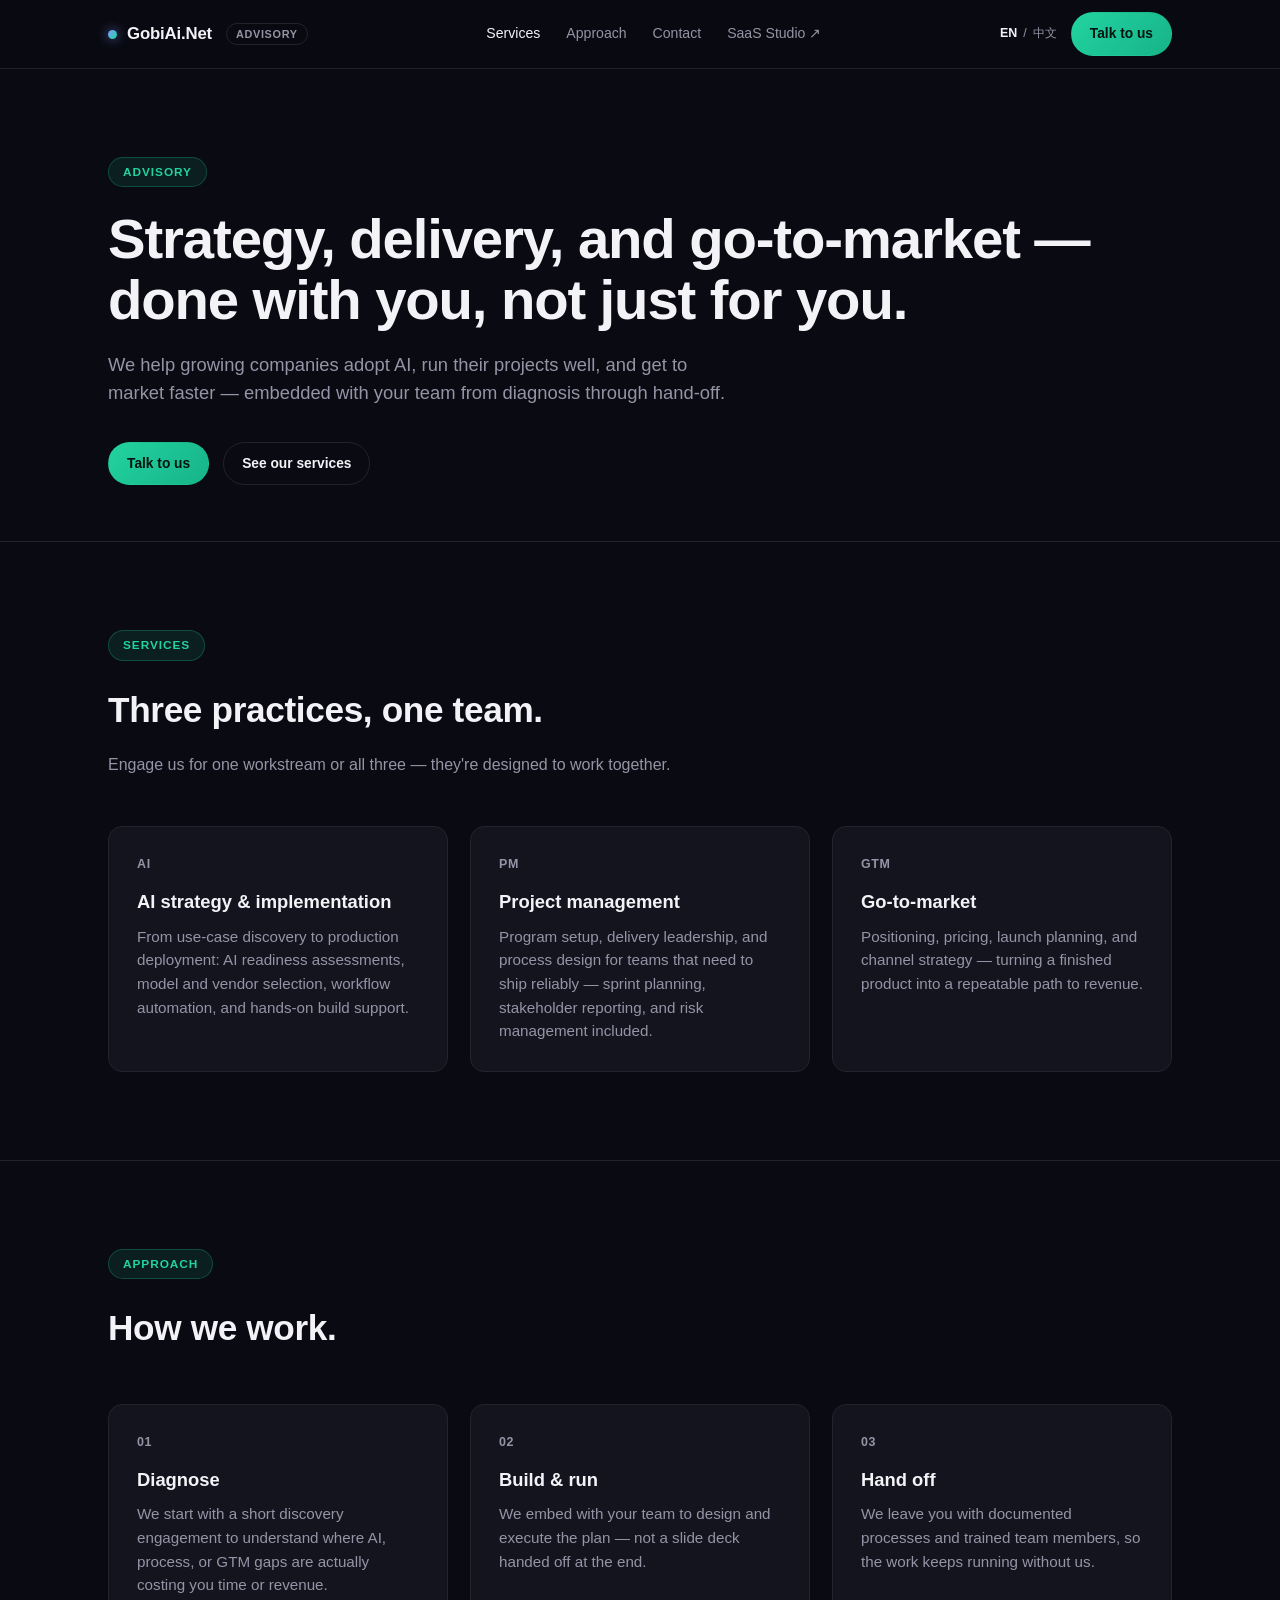
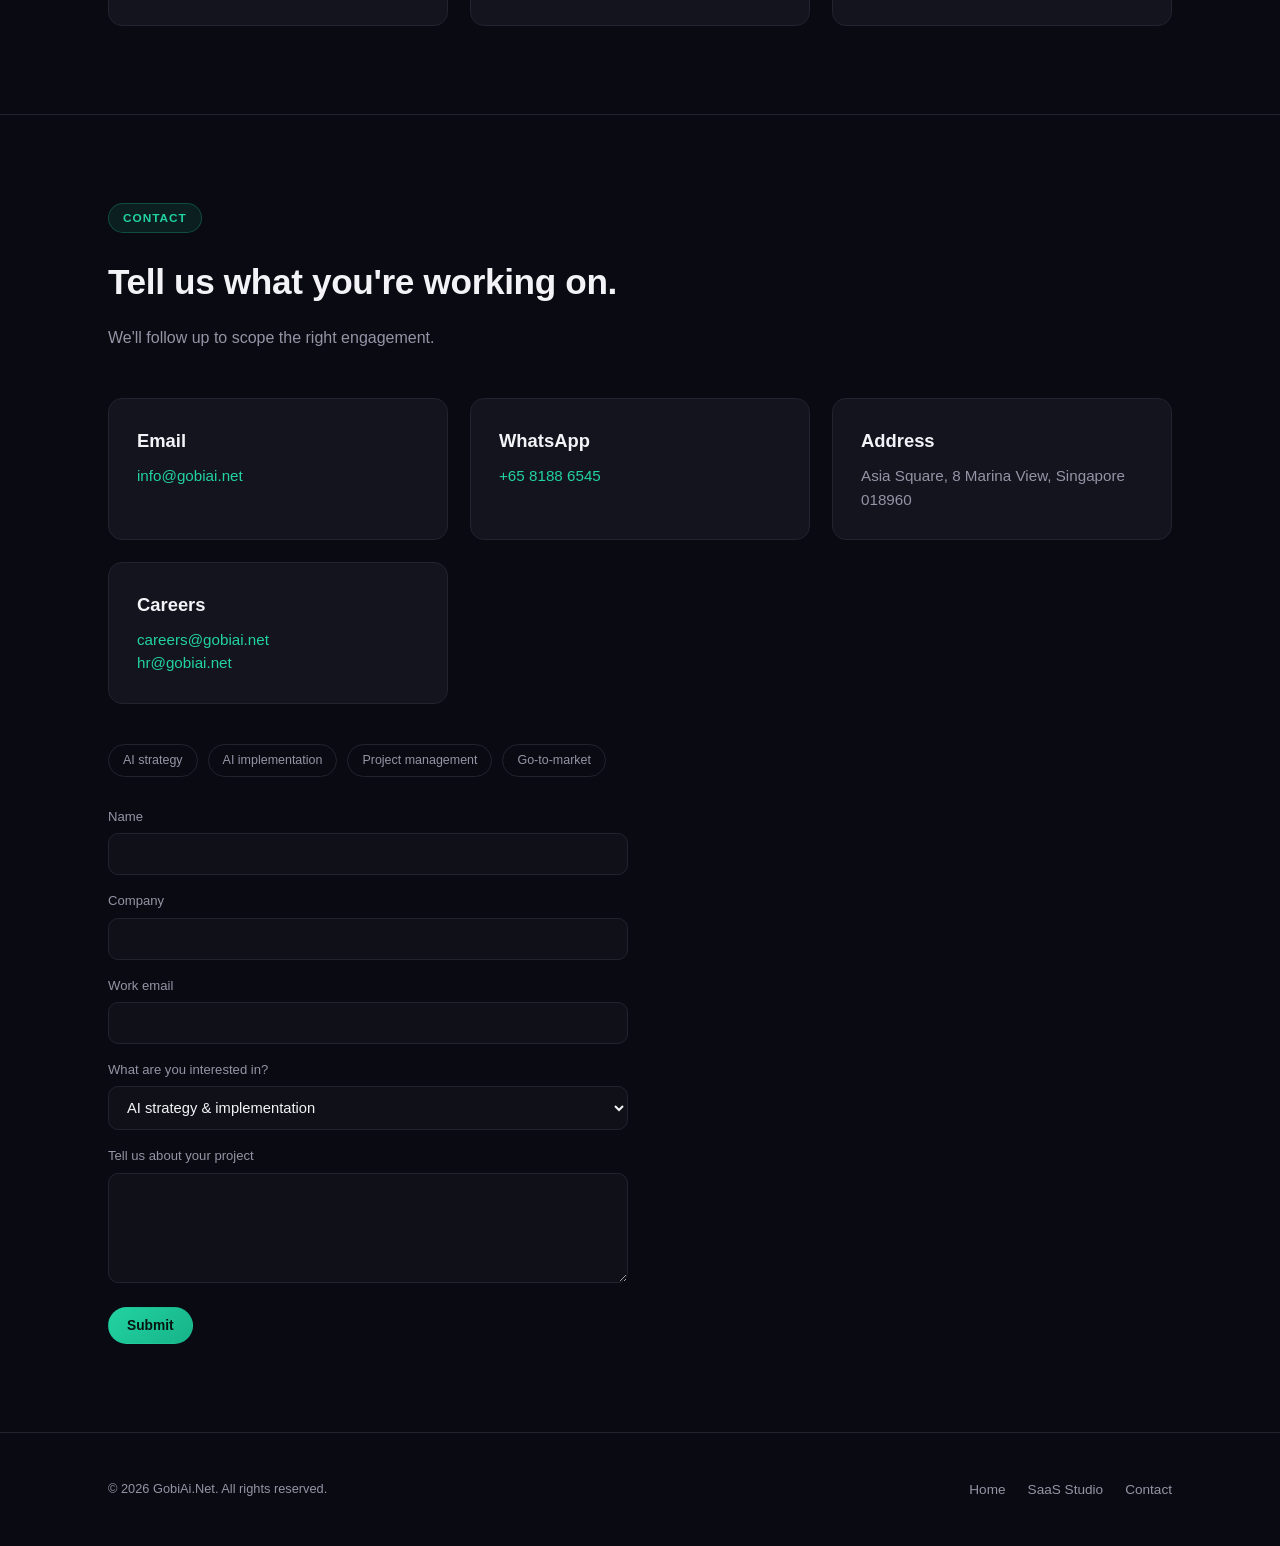
==== advisory/index.html @ e61208b5 "Rename Consulting to Advisory (URL /advisory/, redirect old /consulting/ path)" ====
<!DOCTYPE html>
<html lang="en">
<head>
<meta charset="UTF-8" />
<meta name="viewport" content="width=device-width, initial-scale=1.0" />
<title>GobiAi Advisory — AI, Project Management &amp; GTM</title>
<meta name="description" content="GobiAi Advisory: hands-on advisory for AI strategy and implementation, project management, and go-to-market." />
<meta name="theme-color" content="#0a0a12" />
<link rel="stylesheet" href="/assets/style.css" />
</head>
<body>

<header class="site">
  <div class="wrap">
    <a class="brand" href="/">
      <span class="dot"></span>
      GobiAi.Net
      <span class="sub">Advisory</span>
    </a>
    <nav class="primary">
      <a class="navlink current" href="#services">Services</a>
      <a class="navlink" href="#approach">Approach</a>
      <a class="navlink" href="#contact">Contact</a>
      <a class="navlink" href="/studio/">SaaS Studio ↗</a>
    </nav>
    <div class="nav-actions">
      <div class="lang-toggle"><span class="on">EN</span><span>/</span><span>中文</span></div>
      <a class="btn btn-consulting" href="#contact">Talk to us</a>
    </div>
  </div>
</header>

<section id="hero" style="padding-bottom:56px;">
  <div class="wrap">
    <span class="eyebrow green">Advisory</span>
    <h1>Strategy, delivery, and go-to-market — done with you, not just for you.</h1>
    <p class="lead">We help growing companies adopt AI, run their projects well, and get to market faster — embedded with your team from diagnosis through hand-off.</p>
    <div class="cta-row">
      <a class="btn btn-consulting" href="#contact">Talk to us</a>
      <a class="btn btn-ghost" href="#services">See our services</a>
    </div>
  </div>
</section>

<section id="services">
  <div class="wrap">
    <div class="section-head">
      <span class="eyebrow green">Services</span>
      <h2>Three practices, one team.</h2>
      <p>Engage us for one workstream or all three — they're designed to work together.</p>
    </div>
    <div class="grid grid-3">
      <div class="card">
        <div class="num">AI</div>
        <h3>AI strategy &amp; implementation</h3>
        <p>From use-case discovery to production deployment: AI readiness assessments, model and vendor selection, workflow automation, and hands-on build support.</p>
      </div>
      <div class="card">
        <div class="num">PM</div>
        <h3>Project management</h3>
        <p>Program setup, delivery leadership, and process design for teams that need to ship reliably — sprint planning, stakeholder reporting, and risk management included.</p>
      </div>
      <div class="card">
        <div class="num">GTM</div>
        <h3>Go-to-market</h3>
        <p>Positioning, pricing, launch planning, and channel strategy — turning a finished product into a repeatable path to revenue.</p>
      </div>
    </div>
  </div>
</section>

<section id="approach">
  <div class="wrap">
    <div class="section-head">
      <span class="eyebrow green">Approach</span>
      <h2>How we work.</h2>
    </div>
    <div class="grid grid-3">
      <div class="card">
        <div class="num">01</div>
        <h3>Diagnose</h3>
        <p>We start with a short discovery engagement to understand where AI, process, or GTM gaps are actually costing you time or revenue.</p>
      </div>
      <div class="card">
        <div class="num">02</div>
        <h3>Build &amp; run</h3>
        <p>We embed with your team to design and execute the plan — not a slide deck handed off at the end.</p>
      </div>
      <div class="card">
        <div class="num">03</div>
        <h3>Hand off</h3>
        <p>We leave you with documented processes and trained team members, so the work keeps running without us.</p>
      </div>
    </div>
  </div>
</section>

<section id="contact">
  <div class="wrap">
    <div class="section-head">
      <span class="eyebrow green">Contact</span>
      <h2>Tell us what you're working on.</h2>
      <p>We'll follow up to scope the right engagement.</p>
    </div>

    <div class="grid grid-3" style="margin-bottom:40px;">
      <div class="card">
        <h3>Email</h3>
        <p><a href="mailto:info@gobiai.net" style="color:var(--accent-2);">info@gobiai.net</a></p>
      </div>
      <div class="card">
        <h3>WhatsApp</h3>
        <p><a href="https://wa.me/6581886545" style="color:var(--accent-2);">+65 8188 6545</a></p>
      </div>
      <div class="card">
        <h3>Address</h3>
        <p>Asia Square, 8 Marina View, Singapore 018960</p>
      </div>
      <div class="card">
        <h3>Careers</h3>
        <p><a href="mailto:careers@gobiai.net" style="color:var(--accent-2);">careers@gobiai.net</a><br />
        <a href="mailto:hr@gobiai.net" style="color:var(--accent-2);">hr@gobiai.net</a></p>
      </div>
    </div>

    <div class="pill-row">
      <span class="pill">AI strategy</span>
      <span class="pill">AI implementation</span>
      <span class="pill">Project management</span>
      <span class="pill">Go-to-market</span>
    </div>
    <form class="contact" onsubmit="event.preventDefault(); alert('Thanks — we will be in touch shortly.');">
      <div>
        <label for="name">Name</label>
        <input id="name" type="text" required />
      </div>
      <div>
        <label for="company">Company</label>
        <input id="company" type="text" required />
      </div>
      <div>
        <label for="email">Work email</label>
        <input id="email" type="email" required />
      </div>
      <div>
        <label for="interest">What are you interested in?</label>
        <select id="interest">
          <option>AI strategy &amp; implementation</option>
          <option>Project management</option>
          <option>Go-to-market</option>
          <option>Not sure yet</option>
        </select>
      </div>
      <div>
        <label for="message">Tell us about your project</label>
        <textarea id="message"></textarea>
      </div>
      <button class="btn btn-consulting" type="submit" style="justify-self:start;">Submit</button>
    </form>
  </div>
</section>

<footer class="site">
  <div class="wrap">
    <div class="copy">© <span id="year"></span> GobiAi.Net. All rights reserved.</div>
    <div class="foot-links">
      <a href="/">Home</a>
      <a href="/studio/">SaaS Studio</a>
      <a href="#contact">Contact</a>
    </div>
  </div>
</footer>

<script>document.getElementById("year").textContent = new Date().getFullYear();</script>
</body>
</html>
---- assets/style.css ----
/* GobiAi.Net — shared styles */
:root {
  --bg: #0a0a12;
  --bg-alt: #101018;
  --card: #14141f;
  --border: #23232f;
  --text: #f3f3f7;
  --text-dim: #9494a6;
  --accent: #7c9cff;
  --accent-2: #22d3a0;
  --accent-warm: #ffb977;
  --radius: 14px;
  --maxw: 1120px;
  font-size: 16px;
}

* { box-sizing: border-box; }
html { scroll-behavior: smooth; }
body {
  margin: 0;
  background: var(--bg);
  color: var(--text);
  font-family: "Inter", -apple-system, BlinkMacSystemFont, "Segoe UI", Roboto, Helvetica, Arial, sans-serif;
  line-height: 1.55;
  -webkit-font-smoothing: antialiased;
}

a { color: inherit; text-decoration: none; }
img { max-width: 100%; display: block; }

.wrap {
  max-width: var(--maxw);
  margin: 0 auto;
  padding: 0 28px;
}

/* Header / nav */
header.site {
  position: sticky;
  top: 0;
  z-index: 50;
  background: rgba(10, 10, 18, 0.85);
  backdrop-filter: blur(10px);
  border-bottom: 1px solid var(--border);
}
header.site .wrap {
  display: flex;
  align-items: center;
  justify-content: space-between;
  height: 68px;
}
.brand {
  display: flex;
  align-items: center;
  gap: 10px;
  font-weight: 700;
  font-size: 1.05rem;
  letter-spacing: -0.01em;
}
.brand .dot {
  width: 9px;
  height: 9px;
  border-radius: 50%;
  background: linear-gradient(135deg, var(--accent), var(--accent-2));
  box-shadow: 0 0 12px rgba(124, 156, 255, 0.7);
}
.brand .sub {
  font-size: 0.68rem;
  font-weight: 600;
  color: var(--text-dim);
  border: 1px solid var(--border);
  border-radius: 999px;
  padding: 2px 9px;
  margin-left: 4px;
  text-transform: uppercase;
  letter-spacing: 0.06em;
}

nav.primary {
  display: flex;
  align-items: center;
  gap: 26px;
}
nav.primary a.navlink {
  font-size: 0.88rem;
  color: var(--text-dim);
  transition: color 0.15s ease;
}
nav.primary a.navlink:hover { color: var(--text); }
nav.primary a.navlink.current { color: var(--text); }

.nav-actions { display: flex; align-items: center; gap: 14px; }
.lang-toggle {
  font-size: 0.78rem;
  color: var(--text-dim);
  display: flex;
  gap: 6px;
}
.lang-toggle span { cursor: default; }
.lang-toggle span.on { color: var(--text); font-weight: 600; }

.btn {
  display: inline-flex;
  align-items: center;
  justify-content: center;
  gap: 8px;
  padding: 10px 18px;
  border-radius: 999px;
  font-size: 0.86rem;
  font-weight: 600;
  border: 1px solid transparent;
  cursor: pointer;
  transition: transform 0.15s ease, opacity 0.15s ease;
}
.btn:hover { transform: translateY(-1px); }
.btn-primary {
  background: linear-gradient(135deg, var(--accent), #5a7cff);
  color: #060610;
}
.btn-ghost {
  border-color: var(--border);
  color: var(--text);
  background: transparent;
}
.btn-consulting {
  background: linear-gradient(135deg, var(--accent-2), #17b389);
  color: #061410;
}

/* Hero / sections */
section { padding: 88px 0; border-bottom: 1px solid var(--border); }
section:last-of-type { border-bottom: none; }
.eyebrow {
  display: inline-block;
  font-size: 0.74rem;
  font-weight: 700;
  letter-spacing: 0.08em;
  text-transform: uppercase;
  color: var(--accent);
  background: rgba(124, 156, 255, 0.1);
  border: 1px solid rgba(124, 156, 255, 0.25);
  border-radius: 999px;
  padding: 5px 14px;
  margin-bottom: 22px;
}
.eyebrow.green {
  color: var(--accent-2);
  background: rgba(34, 211, 160, 0.1);
  border-color: rgba(34, 211, 160, 0.25);
}
h1 {
  font-size: clamp(2.2rem, 4.4vw, 3.6rem);
  line-height: 1.08;
  letter-spacing: -0.02em;
  margin: 0 0 20px;
}
h2 {
  font-size: clamp(1.6rem, 3vw, 2.2rem);
  letter-spacing: -0.01em;
  margin: 0 0 14px;
}
h3 { font-size: 1.15rem; margin: 0 0 8px; }
p.lead {
  font-size: 1.15rem;
  color: var(--text-dim);
  max-width: 640px;
  margin: 0 0 34px;
}
.section-head { max-width: 640px; margin-bottom: 48px; }
.section-head p { color: var(--text-dim); }

.cta-row { display: flex; gap: 14px; flex-wrap: wrap; }

.grid {
  display: grid;
  gap: 22px;
}
.grid-3 { grid-template-columns: repeat(3, 1fr); }
.grid-2 { grid-template-columns: repeat(2, 1fr); }
@media (max-width: 860px) {
  .grid-3, .grid-2 { grid-template-columns: 1fr; }
}

.card {
  background: var(--card);
  border: 1px solid var(--border);
  border-radius: var(--radius);
  padding: 28px;
}
.card .num {
  font-size: 0.78rem;
  font-weight: 700;
  color: var(--text-dim);
  margin-bottom: 14px;
  letter-spacing: 0.05em;
}
.card p { color: var(--text-dim); margin: 0; font-size: 0.95rem; }

/* Chooser landing page */
.chooser-hero { text-align: center; padding-top: 110px; padding-bottom: 40px; border-bottom: none; }
.chooser-hero .wrap { max-width: 820px; }
.chooser-hero p.lead { margin-left: auto; margin-right: auto; }

.paths {
  padding-top: 10px;
  padding-bottom: 110px;
  border-bottom: none;
}
.path-grid {
  display: grid;
  grid-template-columns: 1fr 1fr;
  gap: 24px;
}
@media (max-width: 780px) {
  .path-grid { grid-template-columns: 1fr; }
}
.path-card {
  position: relative;
  background: var(--card);
  border: 1px solid var(--border);
  border-radius: 20px;
  padding: 40px 34px;
  overflow: hidden;
  transition: border-color 0.2s ease, transform 0.2s ease;
}
.path-card:hover { transform: translateY(-3px); }
.path-card.bnpl:hover { border-color: rgba(124, 156, 255, 0.5); }
.path-card.consulting:hover { border-color: rgba(34, 211, 160, 0.5); }
.path-card .glow {
  position: absolute;
  top: -60px; right: -60px;
  width: 200px; height: 200px;
  border-radius: 50%;
  filter: blur(60px);
  opacity: 0.35;
  pointer-events: none;
}
.path-card.bnpl .glow { background: var(--accent); }
.path-card.consulting .glow { background: var(--accent-2); }
.path-card .kicker {
  font-size: 0.72rem;
  font-weight: 700;
  letter-spacing: 0.08em;
  text-transform: uppercase;
  color: var(--text-dim);
  margin-bottom: 16px;
}
.path-card h2 { margin-bottom: 12px; }
.path-card p.desc { color: var(--text-dim); margin-bottom: 26px; }
.path-card ul.mini {
  list-style: none;
  padding: 0;
  margin: 0 0 30px;
  display: flex;
  flex-direction: column;
  gap: 9px;
}
.path-card ul.mini li {
  font-size: 0.88rem;
  color: var(--text-dim);
  display: flex;
  gap: 8px;
  align-items: baseline;
}
.path-card ul.mini li::before {
  content: "";
  width: 5px; height: 5px;
  border-radius: 50%;
  background: var(--text-dim);
  flex-shrink: 0;
  transform: translateY(-2px);
}
.path-card .go {
  display: inline-flex;
  align-items: center;
  gap: 8px;
  font-weight: 600;
  font-size: 0.92rem;
}
.path-card.bnpl .go { color: var(--accent); }
.path-card.consulting .go { color: var(--accent-2); }
.path-card .go .arrow { transition: transform 0.15s ease; }
.path-card:hover .go .arrow { transform: translateX(4px); }

/* Stat strip */
.stat-strip {
  display: flex;
  gap: 40px;
  flex-wrap: wrap;
  padding-top: 10px;
}
.stat { min-width: 120px; }
.stat .val {
  font-size: 1.7rem;
  font-weight: 700;
  letter-spacing: -0.01em;
}
.stat .label { font-size: 0.82rem; color: var(--text-dim); margin-top: 4px; }

/* Footer */
footer.site {
  padding: 46px 0;
  border-top: 1px solid var(--border);
}
footer.site .wrap {
  display: flex;
  justify-content: space-between;
  flex-wrap: wrap;
  gap: 20px;
  align-items: center;
}
footer.site .foot-links {
  display: flex;
  gap: 22px;
  flex-wrap: wrap;
}
footer.site a { color: var(--text-dim); font-size: 0.85rem; }
footer.site a:hover { color: var(--text); }
footer.site .copy { color: var(--text-dim); font-size: 0.8rem; }

/* Badges used on BNPL page */
.tx-badge {
  display: inline-flex;
  align-items: center;
  gap: 10px;
  background: var(--card);
  border: 1px solid var(--border);
  border-radius: 12px;
  padding: 10px 16px;
  font-size: 0.82rem;
  color: var(--text-dim);
}
.tx-badge .check {
  width: 20px; height: 20px;
  border-radius: 50%;
  background: rgba(34, 211, 160, 0.15);
  color: var(--accent-2);
  display: flex; align-items: center; justify-content: center;
  font-size: 0.7rem;
  font-weight: 700;
}

/* Contact form */
form.contact {
  display: grid;
  gap: 16px;
  max-width: 520px;
}
form.contact label {
  font-size: 0.82rem;
  color: var(--text-dim);
  margin-bottom: 6px;
  display: block;
}
form.contact input,
form.contact select,
form.contact textarea {
  width: 100%;
  background: var(--bg-alt);
  border: 1px solid var(--border);
  border-radius: 10px;
  padding: 12px 14px;
  color: var(--text);
  font-family: inherit;
  font-size: 0.92rem;
}
form.contact textarea { resize: vertical; min-height: 110px; }
form.contact input:focus,
form.contact select:focus,
form.contact textarea:focus {
  outline: none;
  border-color: var(--accent);
}

.pill-row { display: flex; gap: 10px; flex-wrap: wrap; margin-bottom: 30px; }
.pill {
  font-size: 0.78rem;
  color: var(--text-dim);
  border: 1px solid var(--border);
  border-radius: 999px;
  padding: 6px 14px;
}

.badge-soon {
  font-size: 0.68rem;
  font-weight: 700;
  letter-spacing: 0.05em;
  text-transform: uppercase;
  color: var(--accent-warm);
  background: rgba(255, 185, 119, 0.12);
  border: 1px solid rgba(255, 185, 119, 0.3);
  border-radius: 999px;
  padding: 3px 10px;
  margin-left: 10px;
}
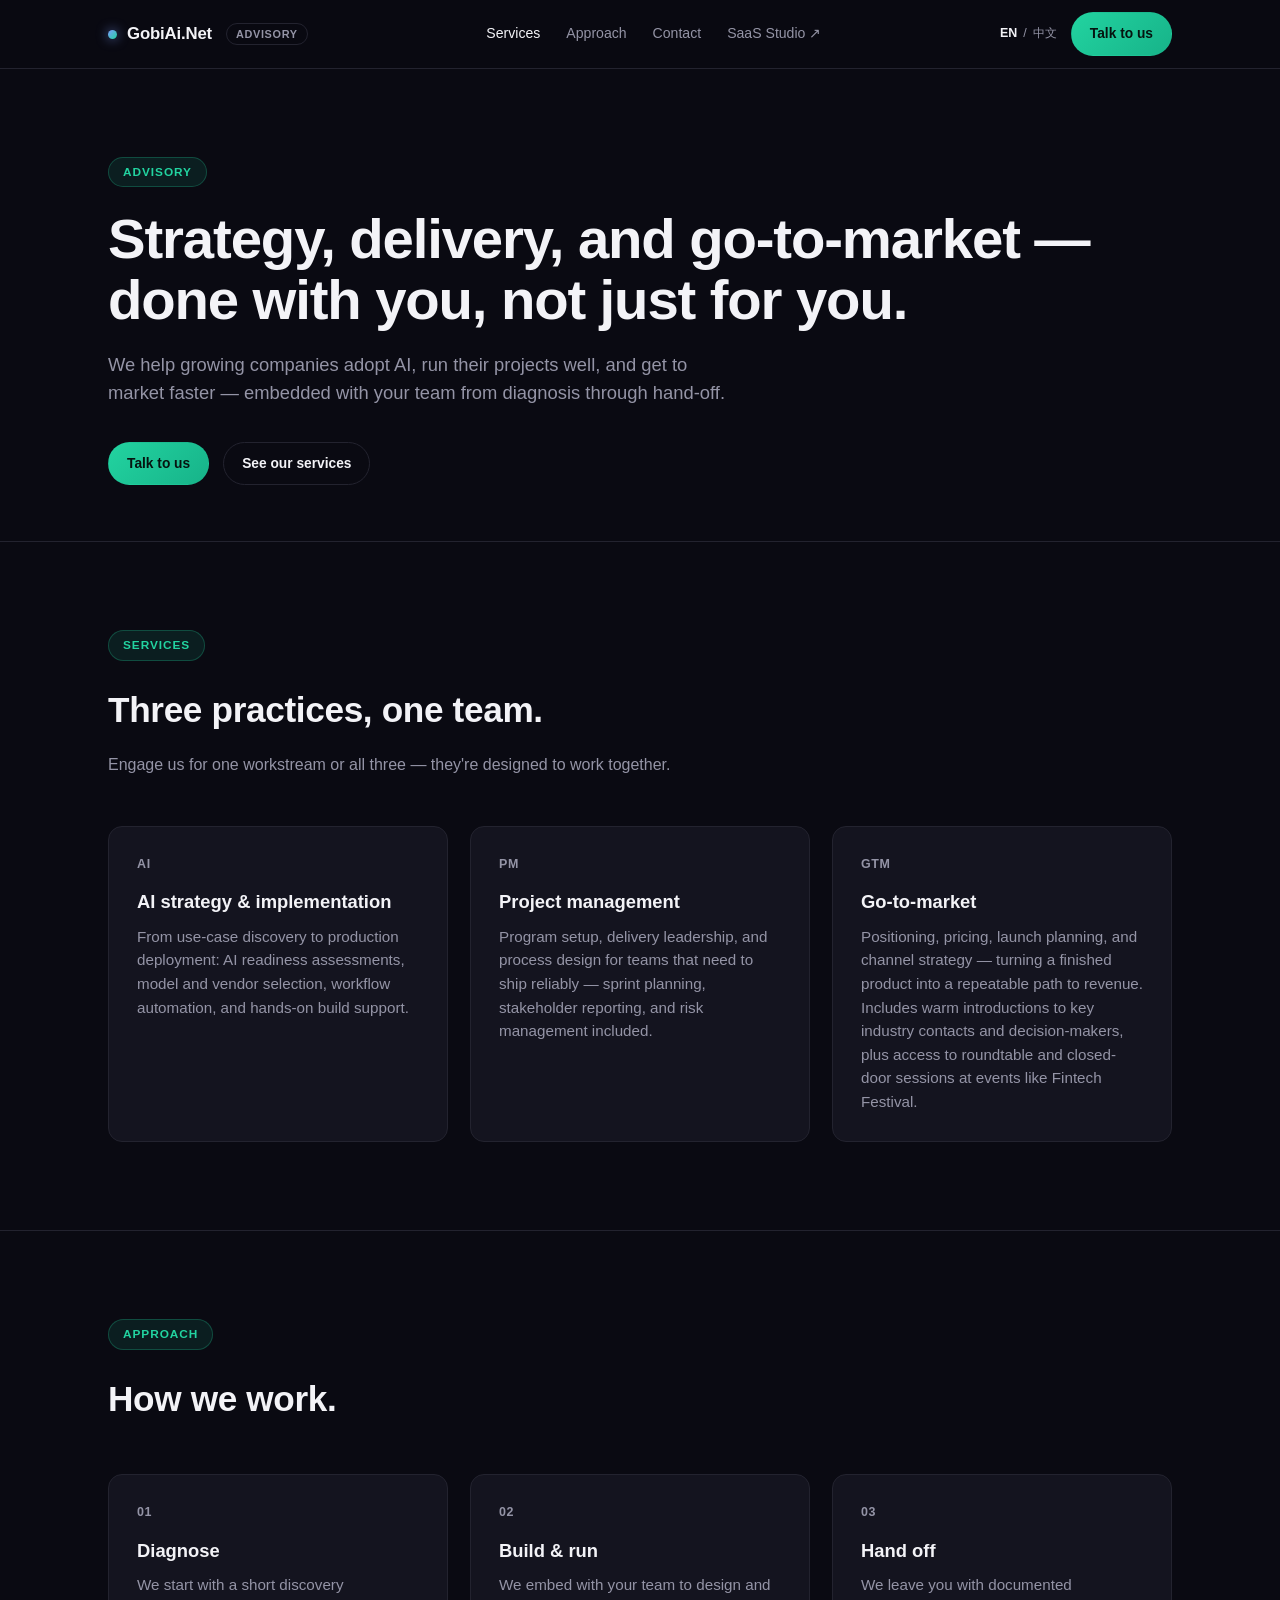
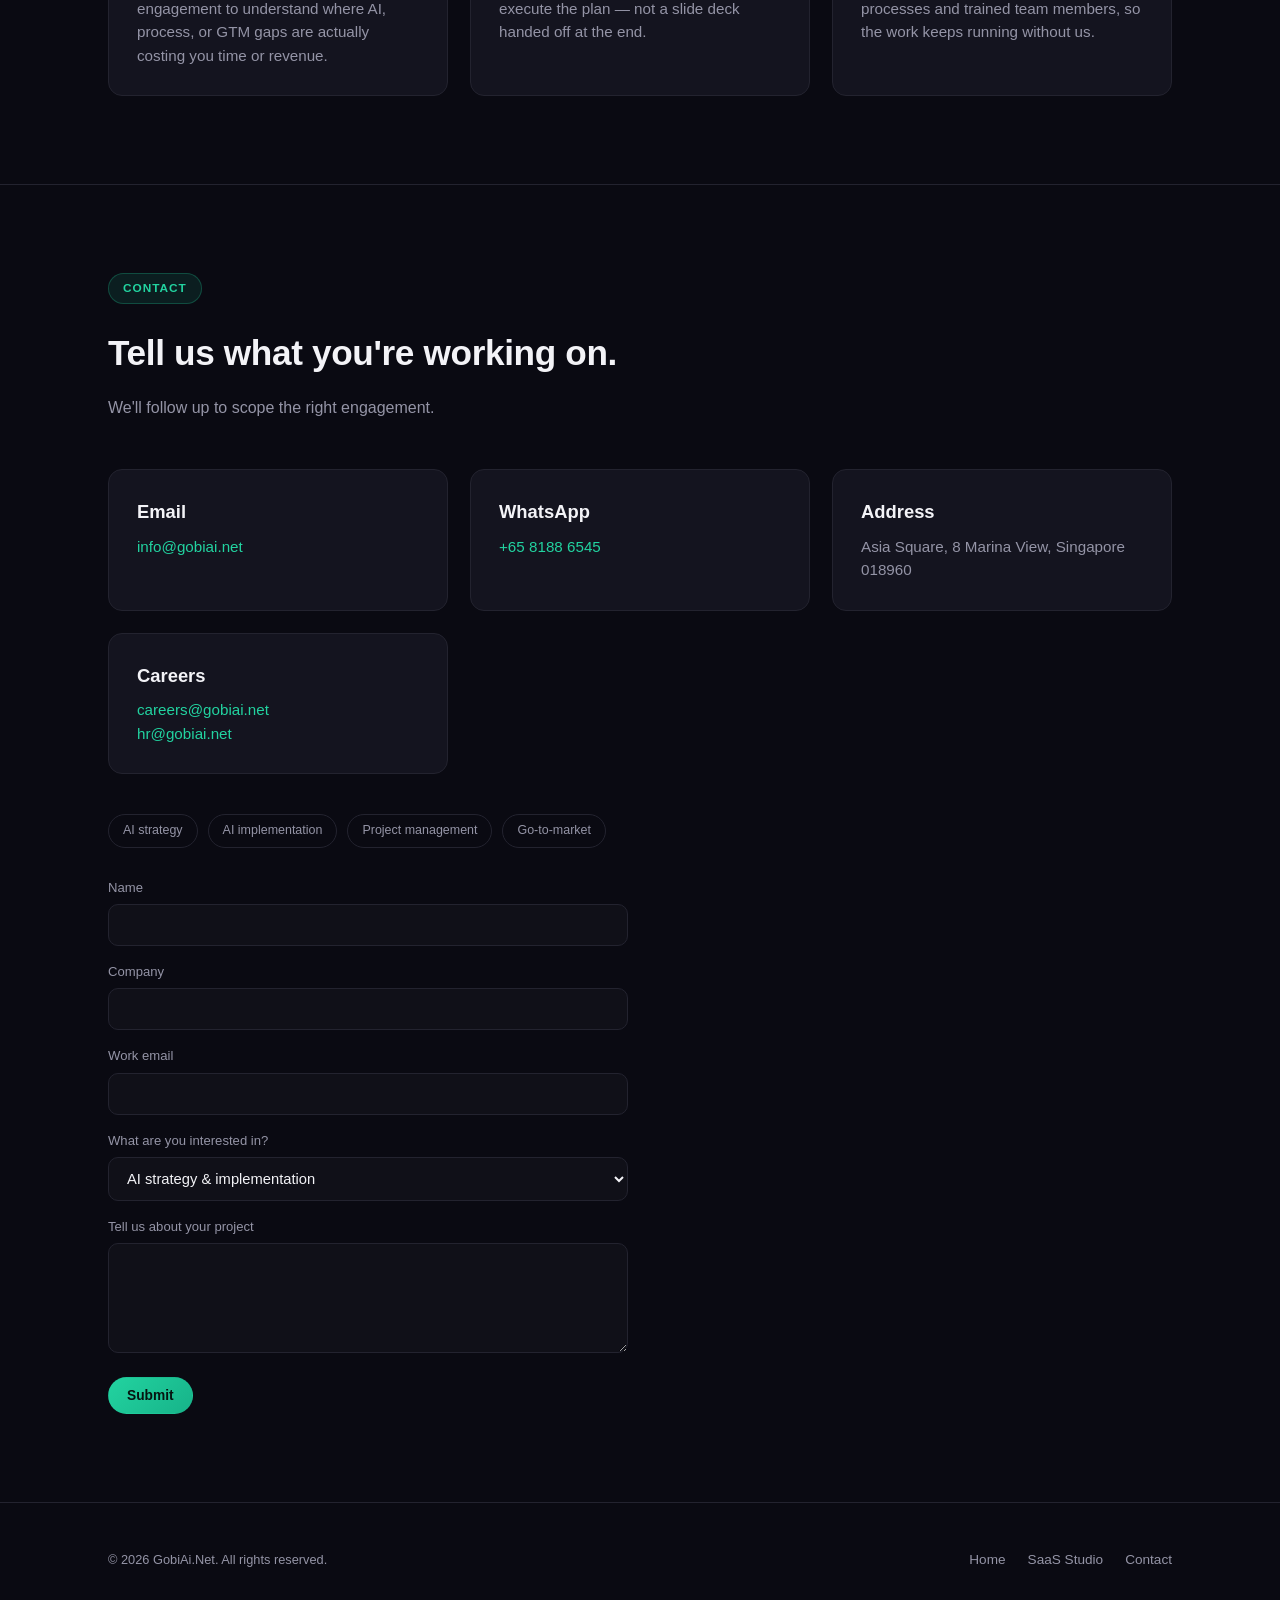
==== commit b9822f5b: "Expand GTM service to include industry contacts, decision-maker access, and event roundtables" ====
--- a/advisory/index.html
+++ b/advisory/index.html
@@ -63,7 +63,7 @@
       <div class="card">
         <div class="num">GTM</div>
         <h3>Go-to-market</h3>
-        <p>Positioning, pricing, launch planning, and channel strategy — turning a finished product into a repeatable path to revenue.</p>
+        <p>Positioning, pricing, launch planning, and channel strategy — turning a finished product into a repeatable path to revenue. Includes warm introductions to key industry contacts and decision-makers, plus access to roundtable and closed-door sessions at events like Fintech Festival.</p>
       </div>
     </div>
   </div>
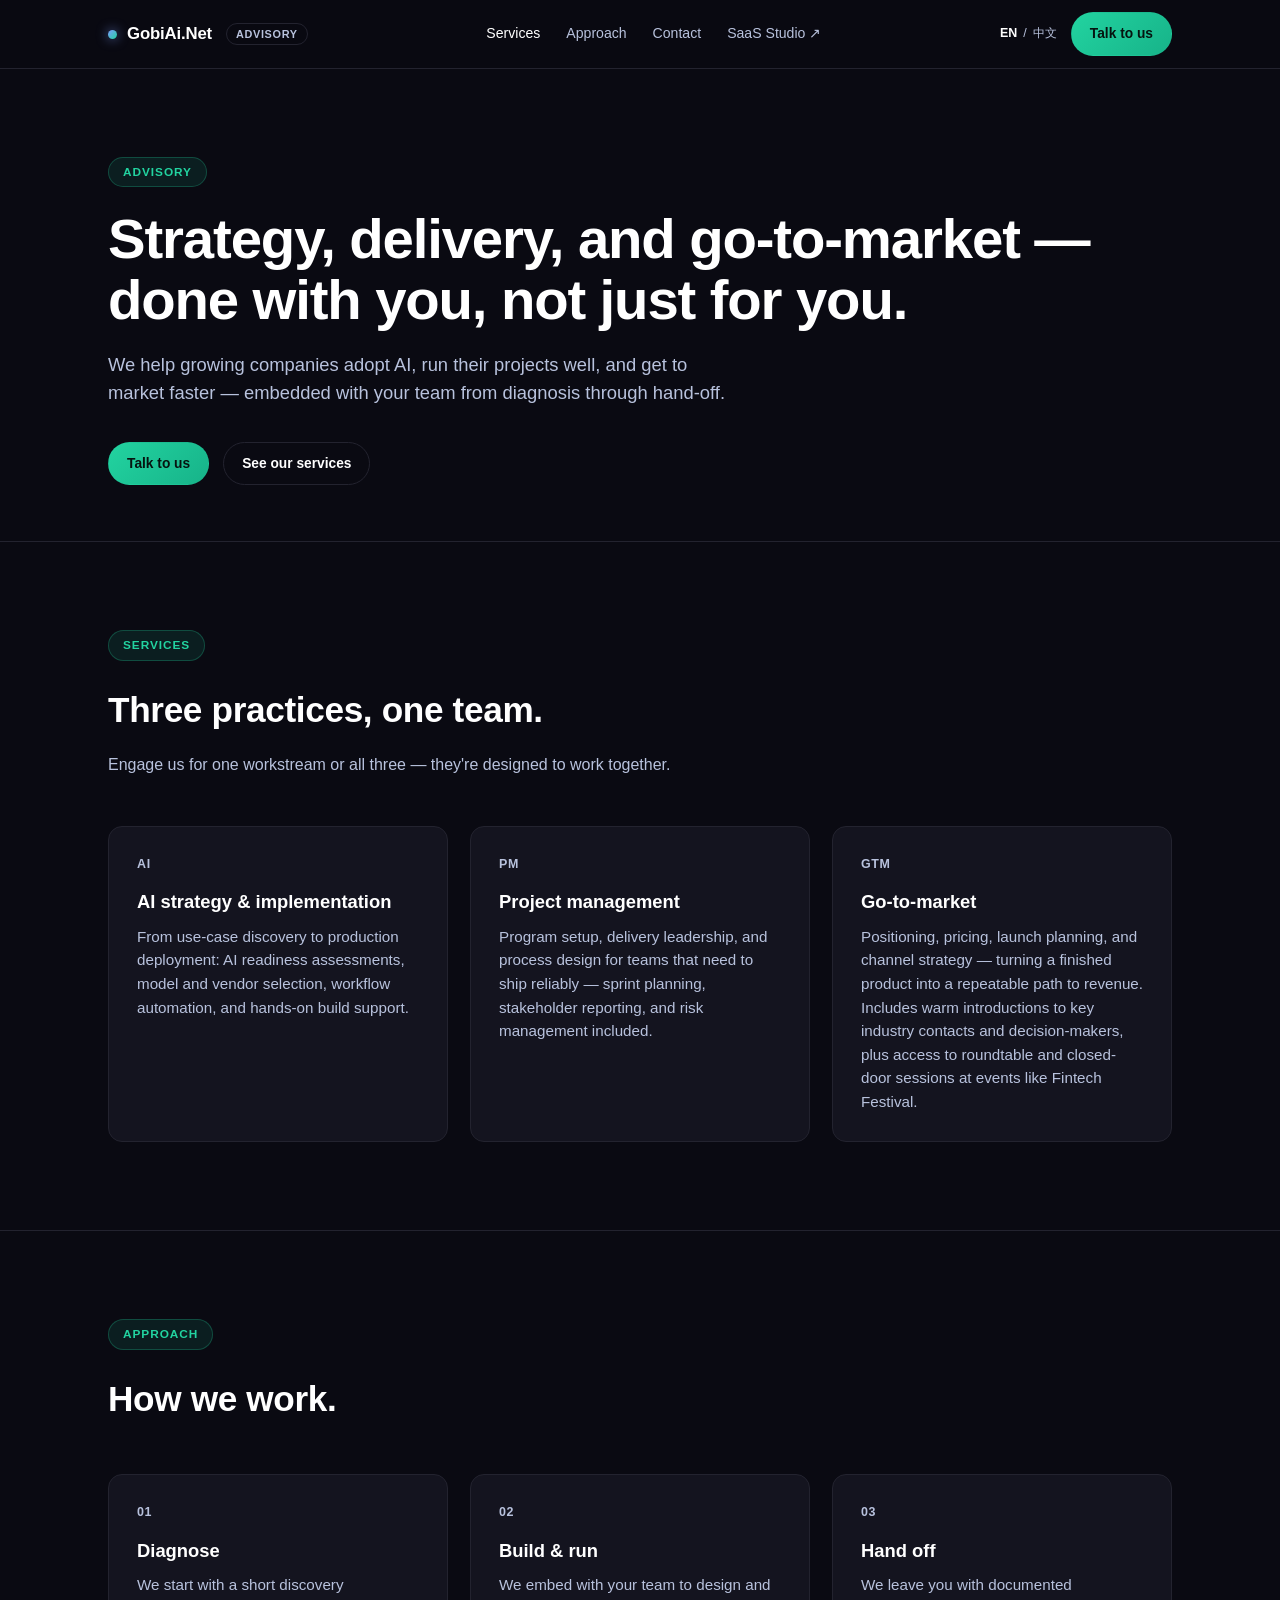
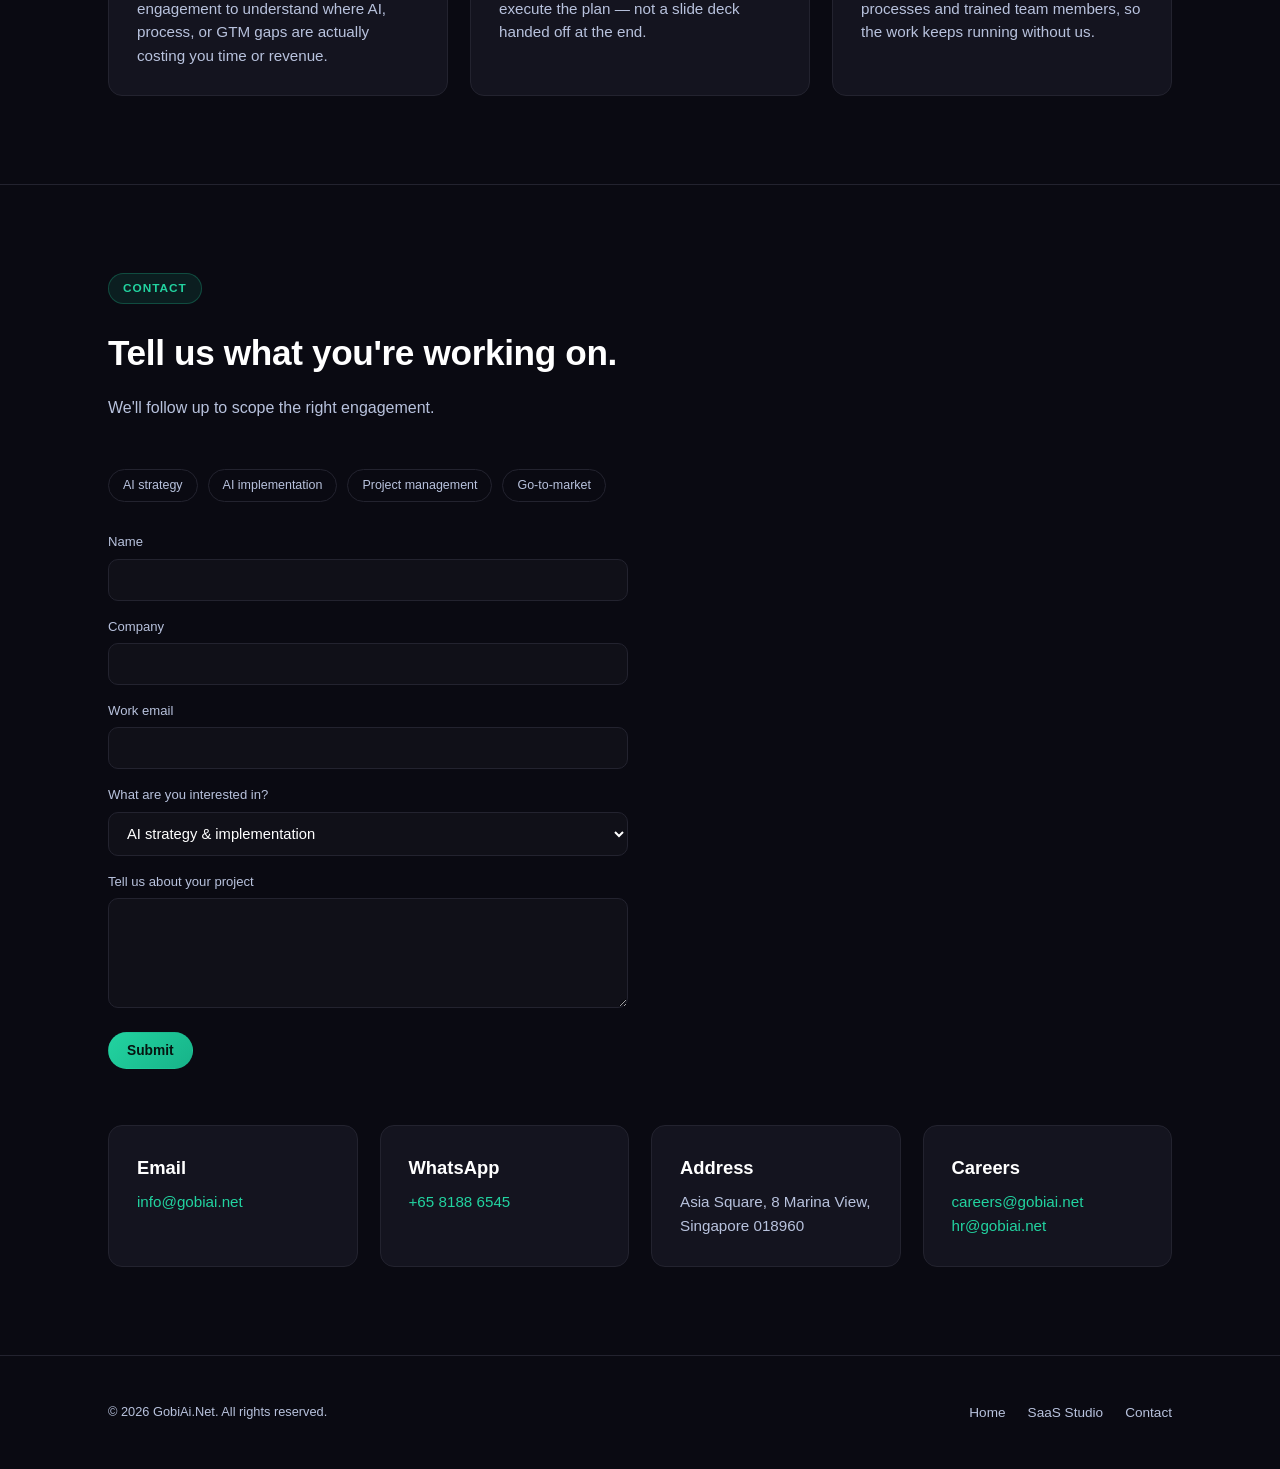
==== commit f432e831: "Align path cards on homepage, move contact cards below form in single row, brighten text colors" ====
--- a/advisory/index.html
+++ b/advisory/index.html
@@ -103,26 +103,6 @@
       <p>We'll follow up to scope the right engagement.</p>
     </div>
 
-    <div class="grid grid-3" style="margin-bottom:40px;">
-      <div class="card">
-        <h3>Email</h3>
-        <p><a href="mailto:info@gobiai.net" style="color:var(--accent-2);">info@gobiai.net</a></p>
-      </div>
-      <div class="card">
-        <h3>WhatsApp</h3>
-        <p><a href="https://wa.me/6581886545" style="color:var(--accent-2);">+65 8188 6545</a></p>
-      </div>
-      <div class="card">
-        <h3>Address</h3>
-        <p>Asia Square, 8 Marina View, Singapore 018960</p>
-      </div>
-      <div class="card">
-        <h3>Careers</h3>
-        <p><a href="mailto:careers@gobiai.net" style="color:var(--accent-2);">careers@gobiai.net</a><br />
-        <a href="mailto:hr@gobiai.net" style="color:var(--accent-2);">hr@gobiai.net</a></p>
-      </div>
-    </div>
-
     <div class="pill-row">
       <span class="pill">AI strategy</span>
       <span class="pill">AI implementation</span>
@@ -157,6 +137,26 @@
       </div>
       <button class="btn btn-consulting" type="submit" style="justify-self:start;">Submit</button>
     </form>
+
+    <div class="grid grid-4" style="margin-top:56px;">
+      <div class="card">
+        <h3>Email</h3>
+        <p><a href="mailto:info@gobiai.net" style="color:var(--accent-2);">info@gobiai.net</a></p>
+      </div>
+      <div class="card">
+        <h3>WhatsApp</h3>
+        <p><a href="https://wa.me/6581886545" style="color:var(--accent-2);">+65 8188 6545</a></p>
+      </div>
+      <div class="card">
+        <h3>Address</h3>
+        <p>Asia Square, 8 Marina View, Singapore 018960</p>
+      </div>
+      <div class="card">
+        <h3>Careers</h3>
+        <p><a href="mailto:careers@gobiai.net" style="color:var(--accent-2);">careers@gobiai.net</a><br />
+        <a href="mailto:hr@gobiai.net" style="color:var(--accent-2);">hr@gobiai.net</a></p>
+      </div>
+    </div>
   </div>
 </section>
 
--- a/assets/style.css
+++ b/assets/style.css
@@ -4,8 +4,8 @@
   --bg-alt: #101018;
   --card: #14141f;
   --border: #23232f;
-  --text: #f3f3f7;
-  --text-dim: #9494a6;
+  --text: #ffffff;
+  --text-dim: #b8c2dd;
   --accent: #7c9cff;
   --accent-2: #22d3a0;
   --accent-warm: #ffb977;
@@ -177,8 +177,15 @@
 }
 .grid-3 { grid-template-columns: repeat(3, 1fr); }
 .grid-2 { grid-template-columns: repeat(2, 1fr); }
+.grid-4 { grid-template-columns: repeat(4, 1fr); }
+@media (max-width: 1000px) {
+  .grid-4 { grid-template-columns: repeat(2, 1fr); }
+}
 @media (max-width: 860px) {
   .grid-3, .grid-2 { grid-template-columns: 1fr; }
+}
+@media (max-width: 560px) {
+  .grid-4 { grid-template-columns: 1fr; }
 }
 
 .card {
@@ -215,6 +222,8 @@
   .path-grid { grid-template-columns: 1fr; }
 }
 .path-card {
+  display: flex;
+  flex-direction: column;
   position: relative;
   background: var(--card);
   border: 1px solid var(--border);
@@ -276,6 +285,7 @@
   gap: 8px;
   font-weight: 600;
   font-size: 0.92rem;
+  margin-top: auto; /* pins the link to the card bottom so both cards align */
 }
 .path-card.bnpl .go { color: var(--accent); }
 .path-card.consulting .go { color: var(--accent-2); }
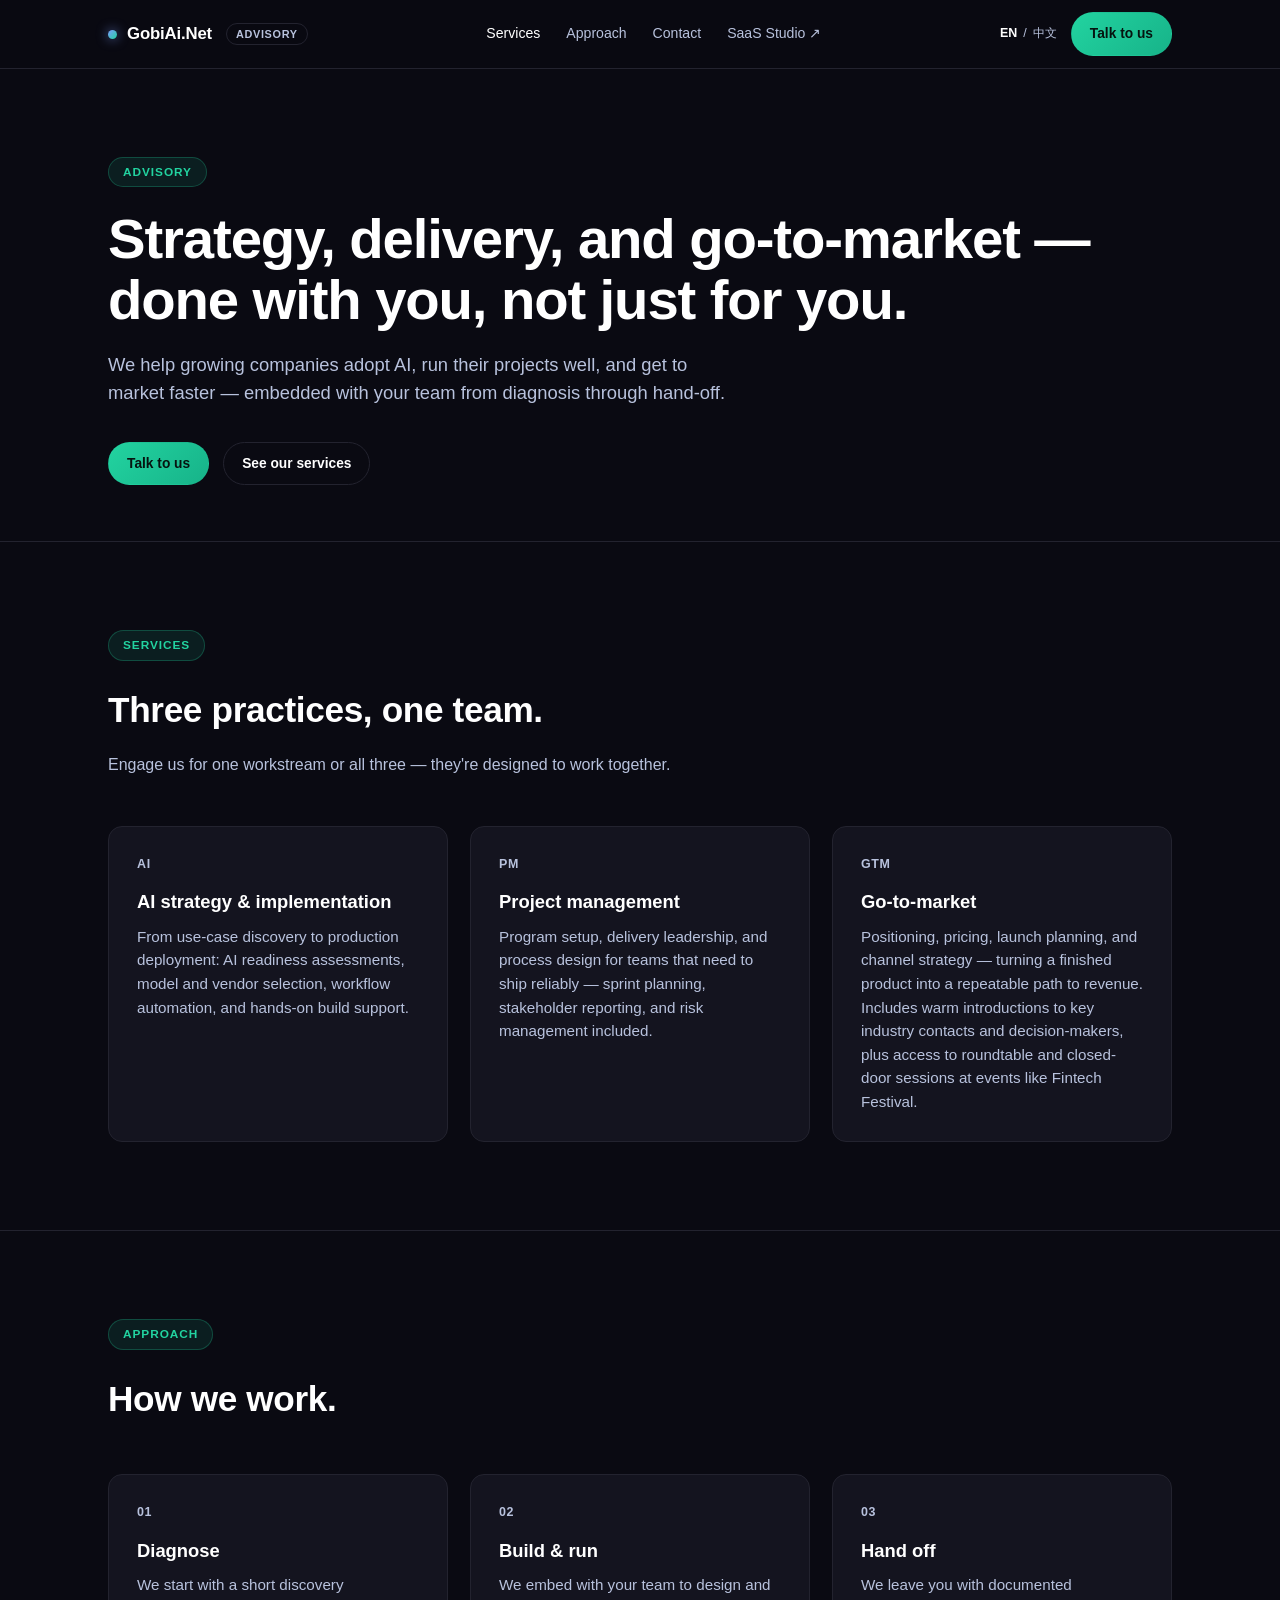
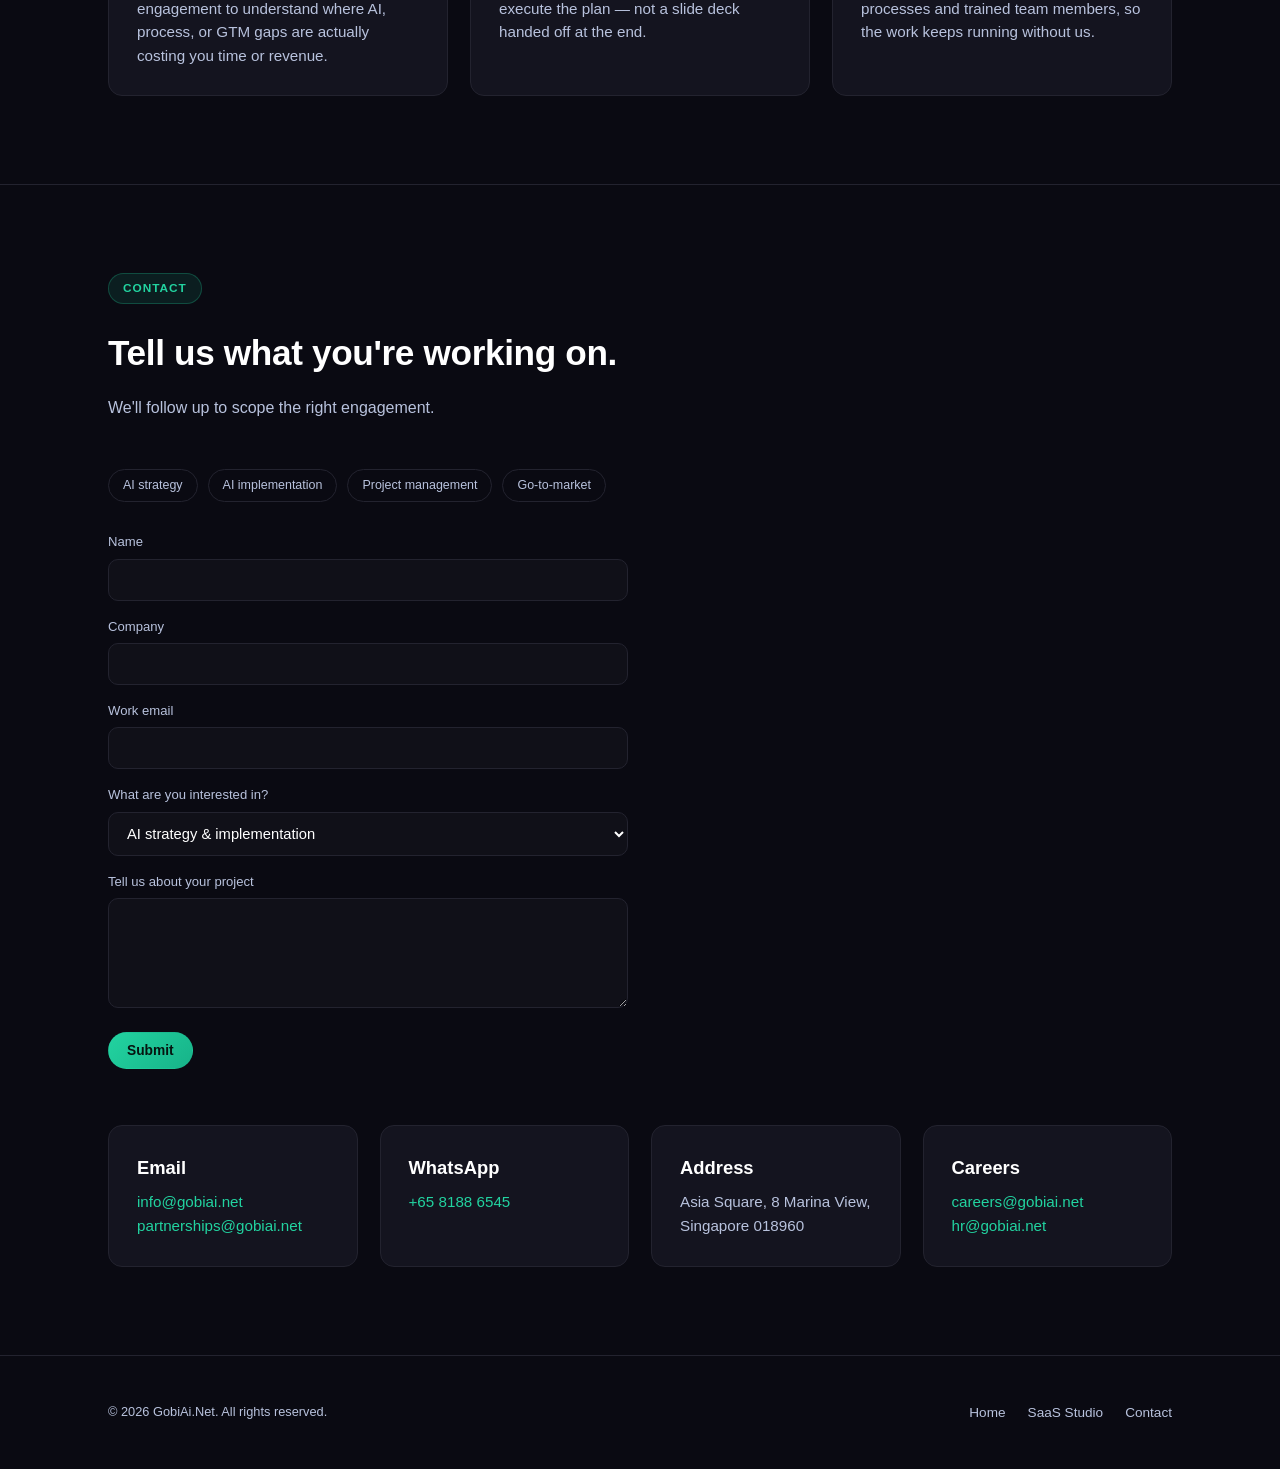
==== commit 7584db17: "Match advisory email card to studio: both info@ and partnerships@" ====
--- a/advisory/index.html
+++ b/advisory/index.html
@@ -141,7 +141,8 @@
     <div class="grid grid-4" style="margin-top:56px;">
       <div class="card">
         <h3>Email</h3>
-        <p><a href="mailto:info@gobiai.net" style="color:var(--accent-2);">info@gobiai.net</a></p>
+        <p><a href="mailto:info@gobiai.net" style="color:var(--accent-2);">info@gobiai.net</a><br />
+        <a href="mailto:partnerships@gobiai.net" style="color:var(--accent-2);">partnerships@gobiai.net</a></p>
       </div>
       <div class="card">
         <h3>WhatsApp</h3>
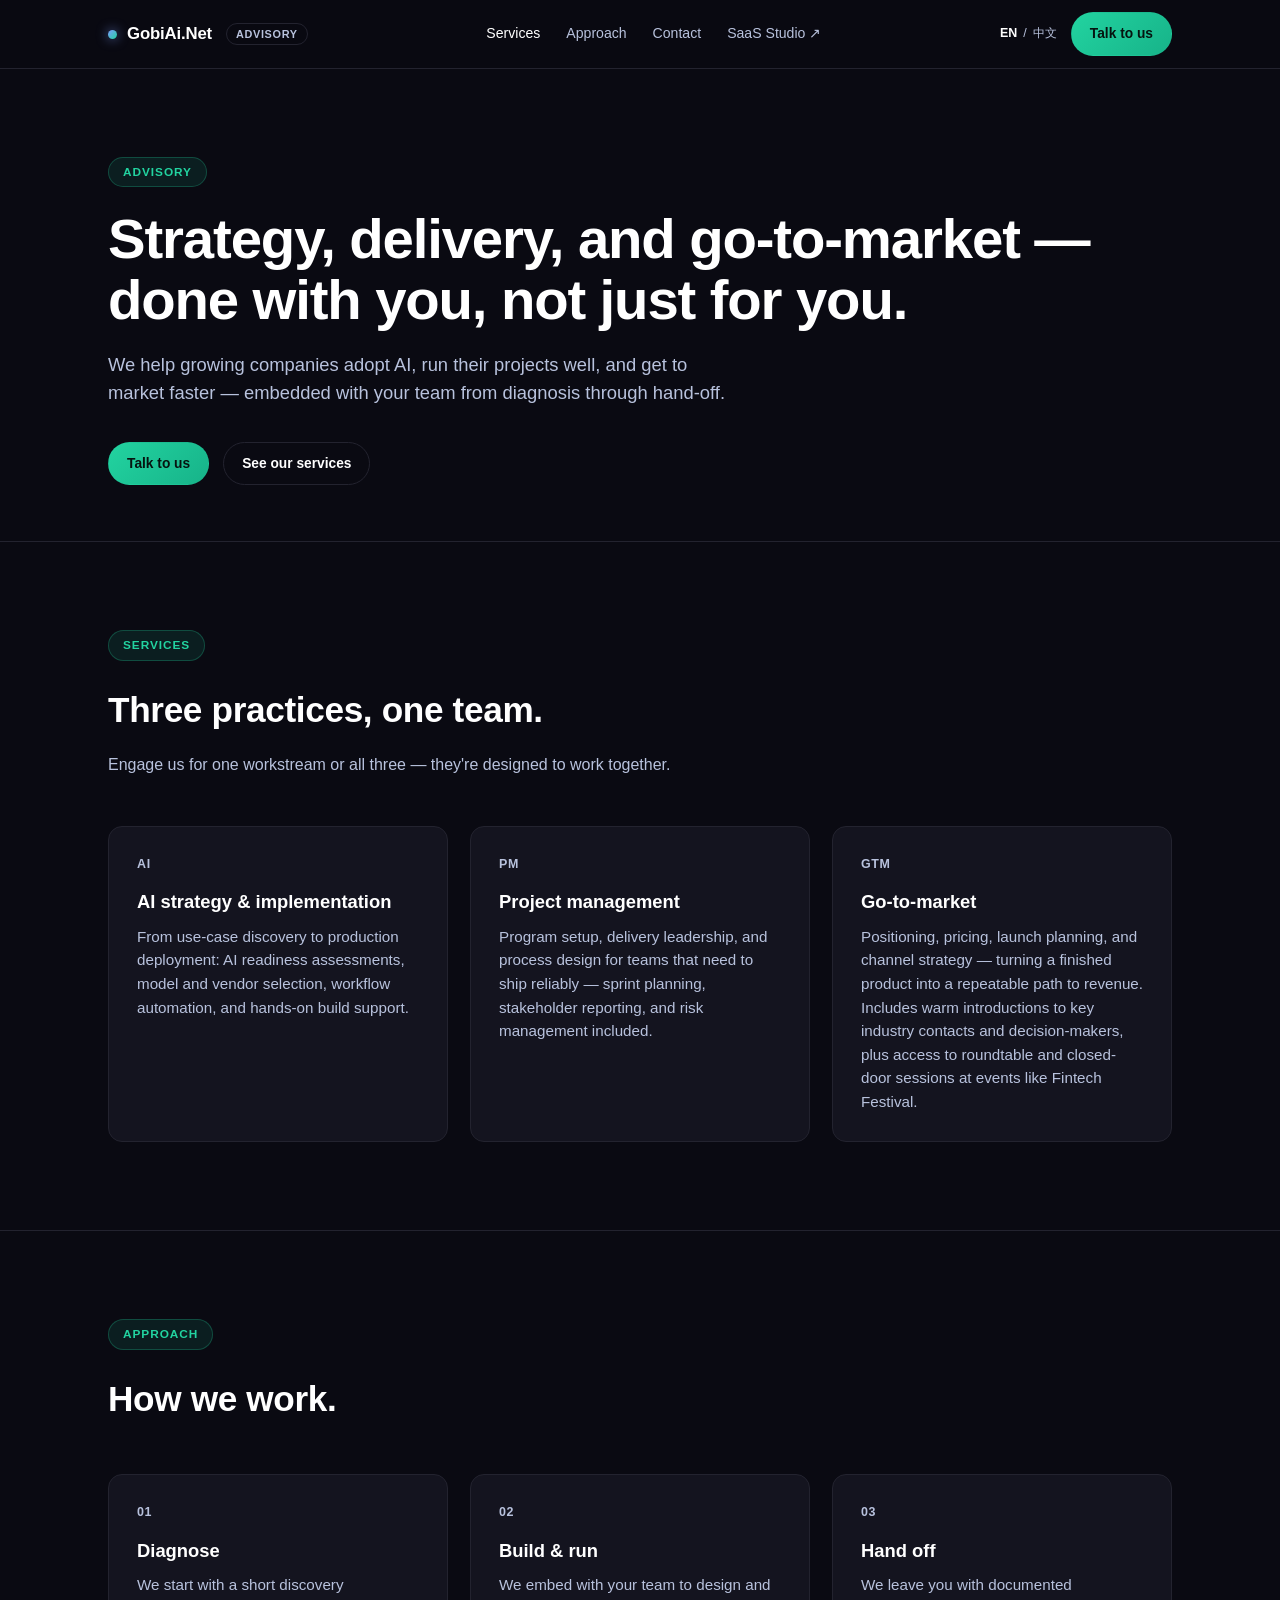
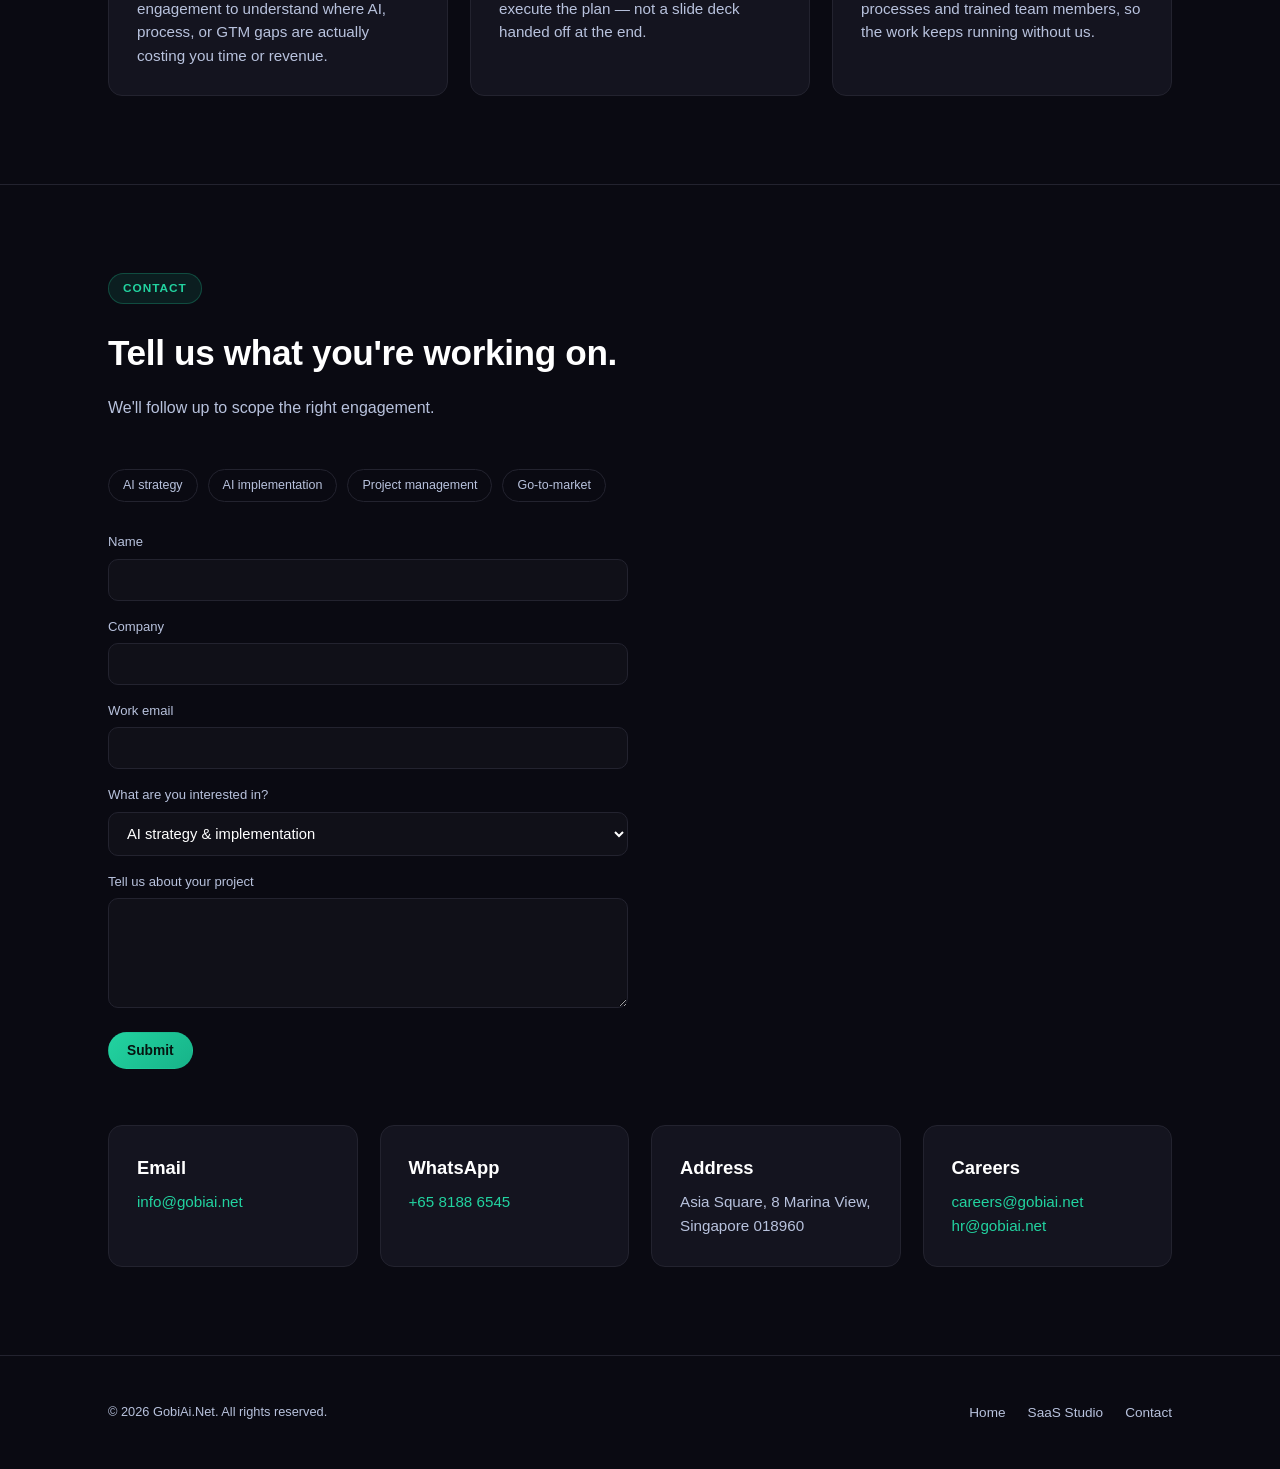
==== commit 15bbc8c9: "Revert "Match advisory email card to studio: both info@ and partnerships@" This reverts commit 7584d" ====
--- a/advisory/index.html
+++ b/advisory/index.html
@@ -141,8 +141,7 @@
     <div class="grid grid-4" style="margin-top:56px;">
       <div class="card">
         <h3>Email</h3>
-        <p><a href="mailto:info@gobiai.net" style="color:var(--accent-2);">info@gobiai.net</a><br />
-        <a href="mailto:partnerships@gobiai.net" style="color:var(--accent-2);">partnerships@gobiai.net</a></p>
+        <p><a href="mailto:info@gobiai.net" style="color:var(--accent-2);">info@gobiai.net</a></p>
       </div>
       <div class="card">
         <h3>WhatsApp</h3>
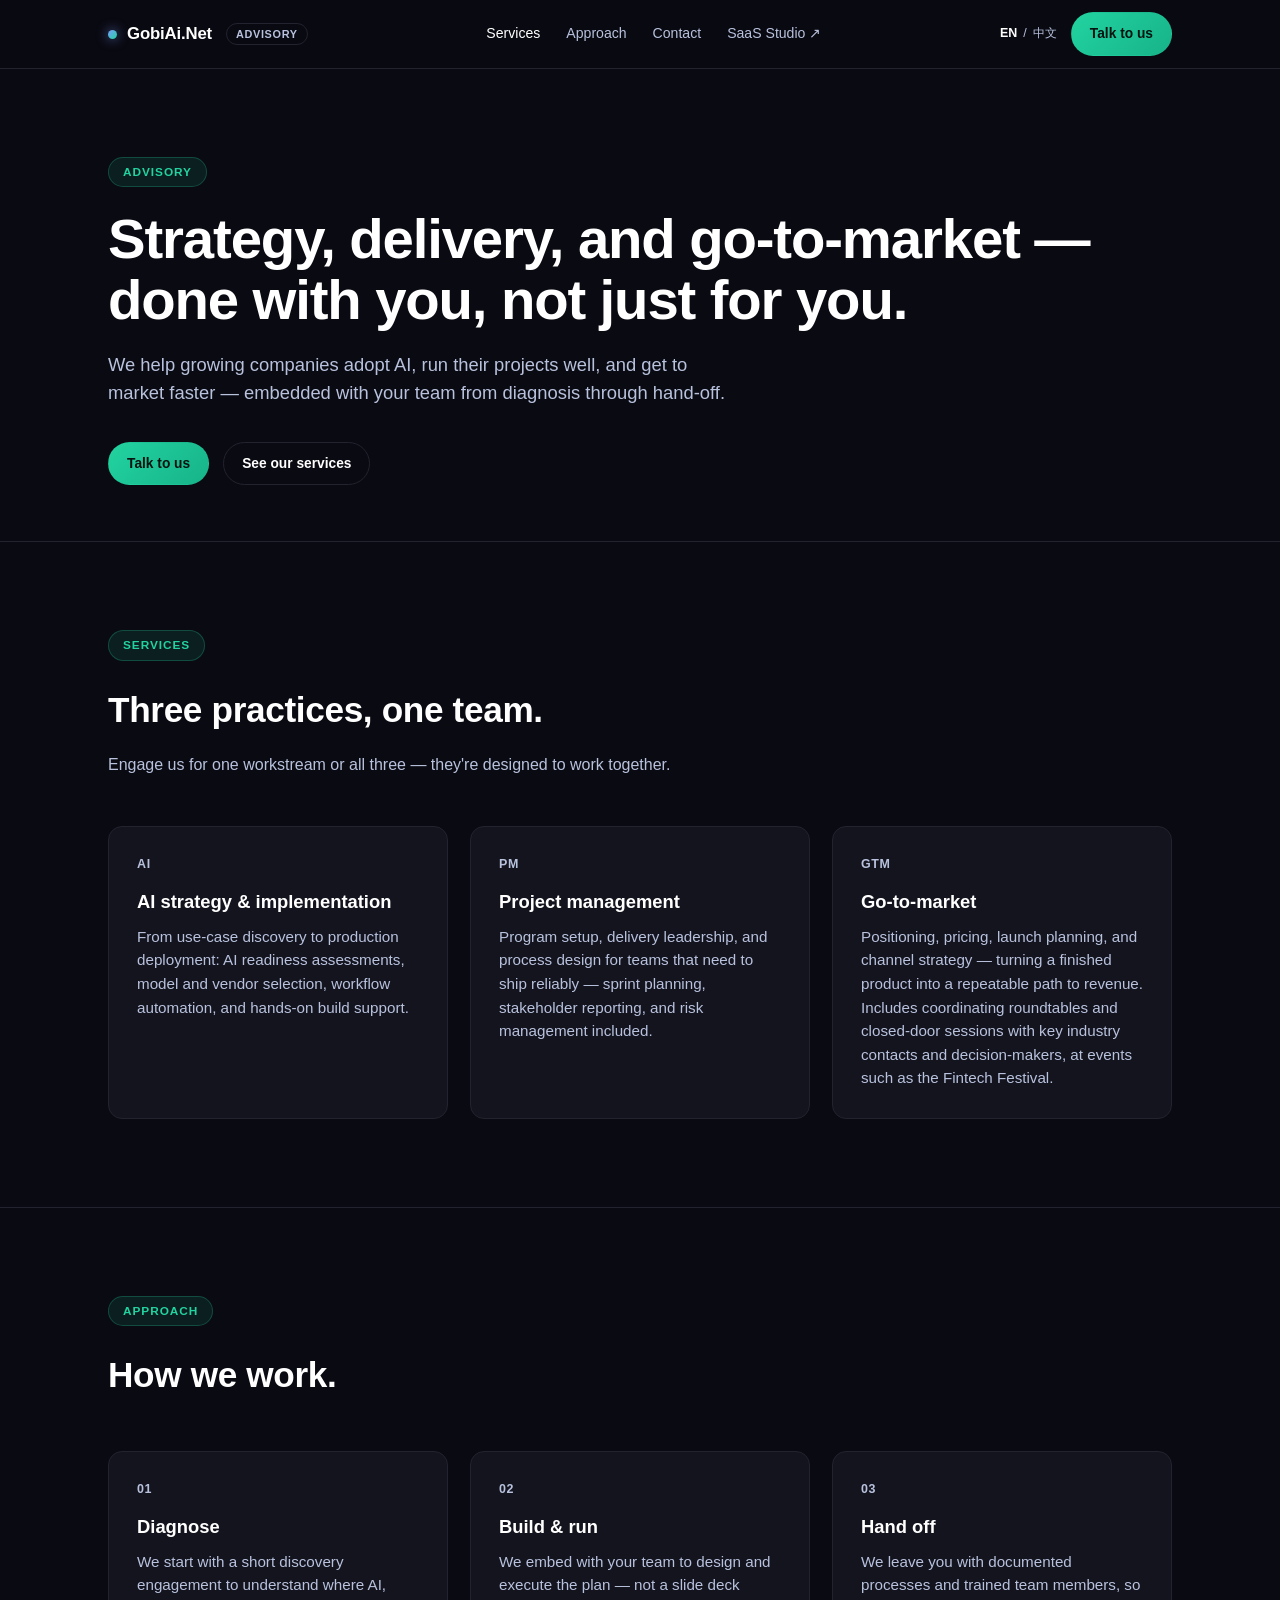
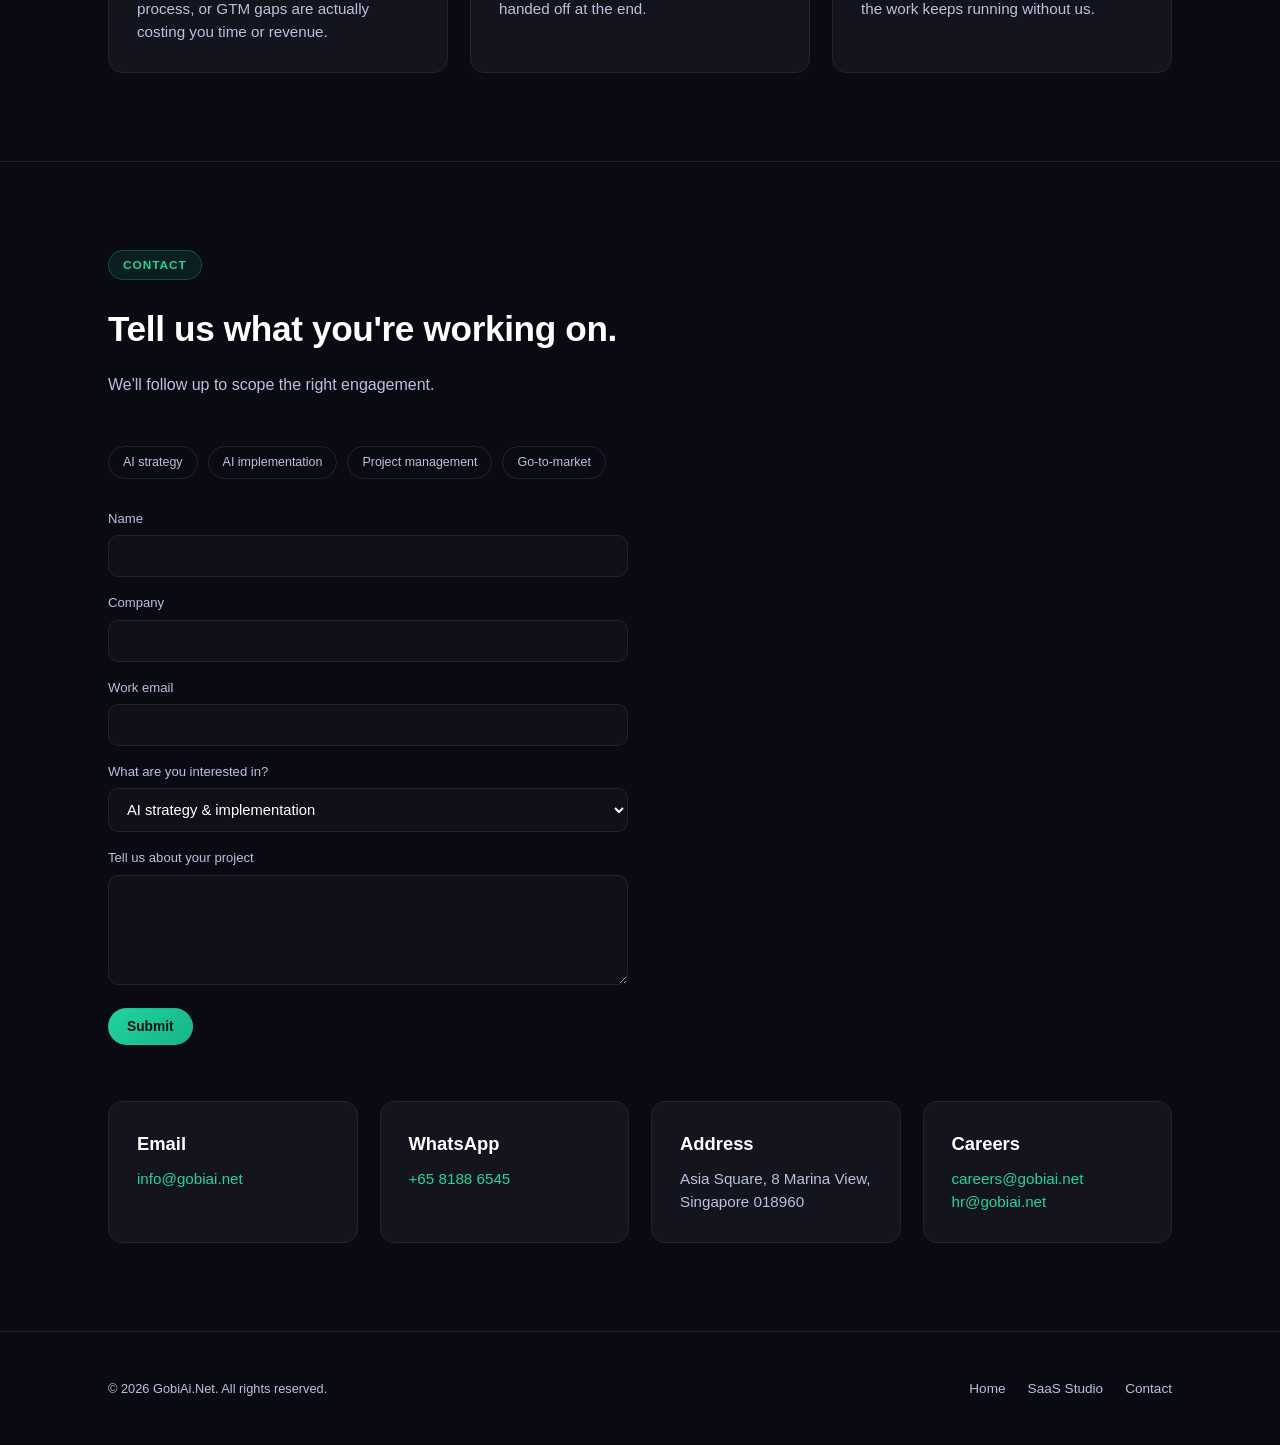
==== commit 3e28cf61: "Reword GTM: coordinating roundtables with key industry contacts at events such as the Fintech Festiv" ====
--- a/advisory/index.html
+++ b/advisory/index.html
@@ -63,7 +63,7 @@
       <div class="card">
         <div class="num">GTM</div>
         <h3>Go-to-market</h3>
-        <p>Positioning, pricing, launch planning, and channel strategy — turning a finished product into a repeatable path to revenue. Includes warm introductions to key industry contacts and decision-makers, plus access to roundtable and closed-door sessions at events like Fintech Festival.</p>
+        <p>Positioning, pricing, launch planning, and channel strategy — turning a finished product into a repeatable path to revenue. Includes coordinating roundtables and closed-door sessions with key industry contacts and decision-makers, at events such as the Fintech Festival.</p>
       </div>
     </div>
   </div>
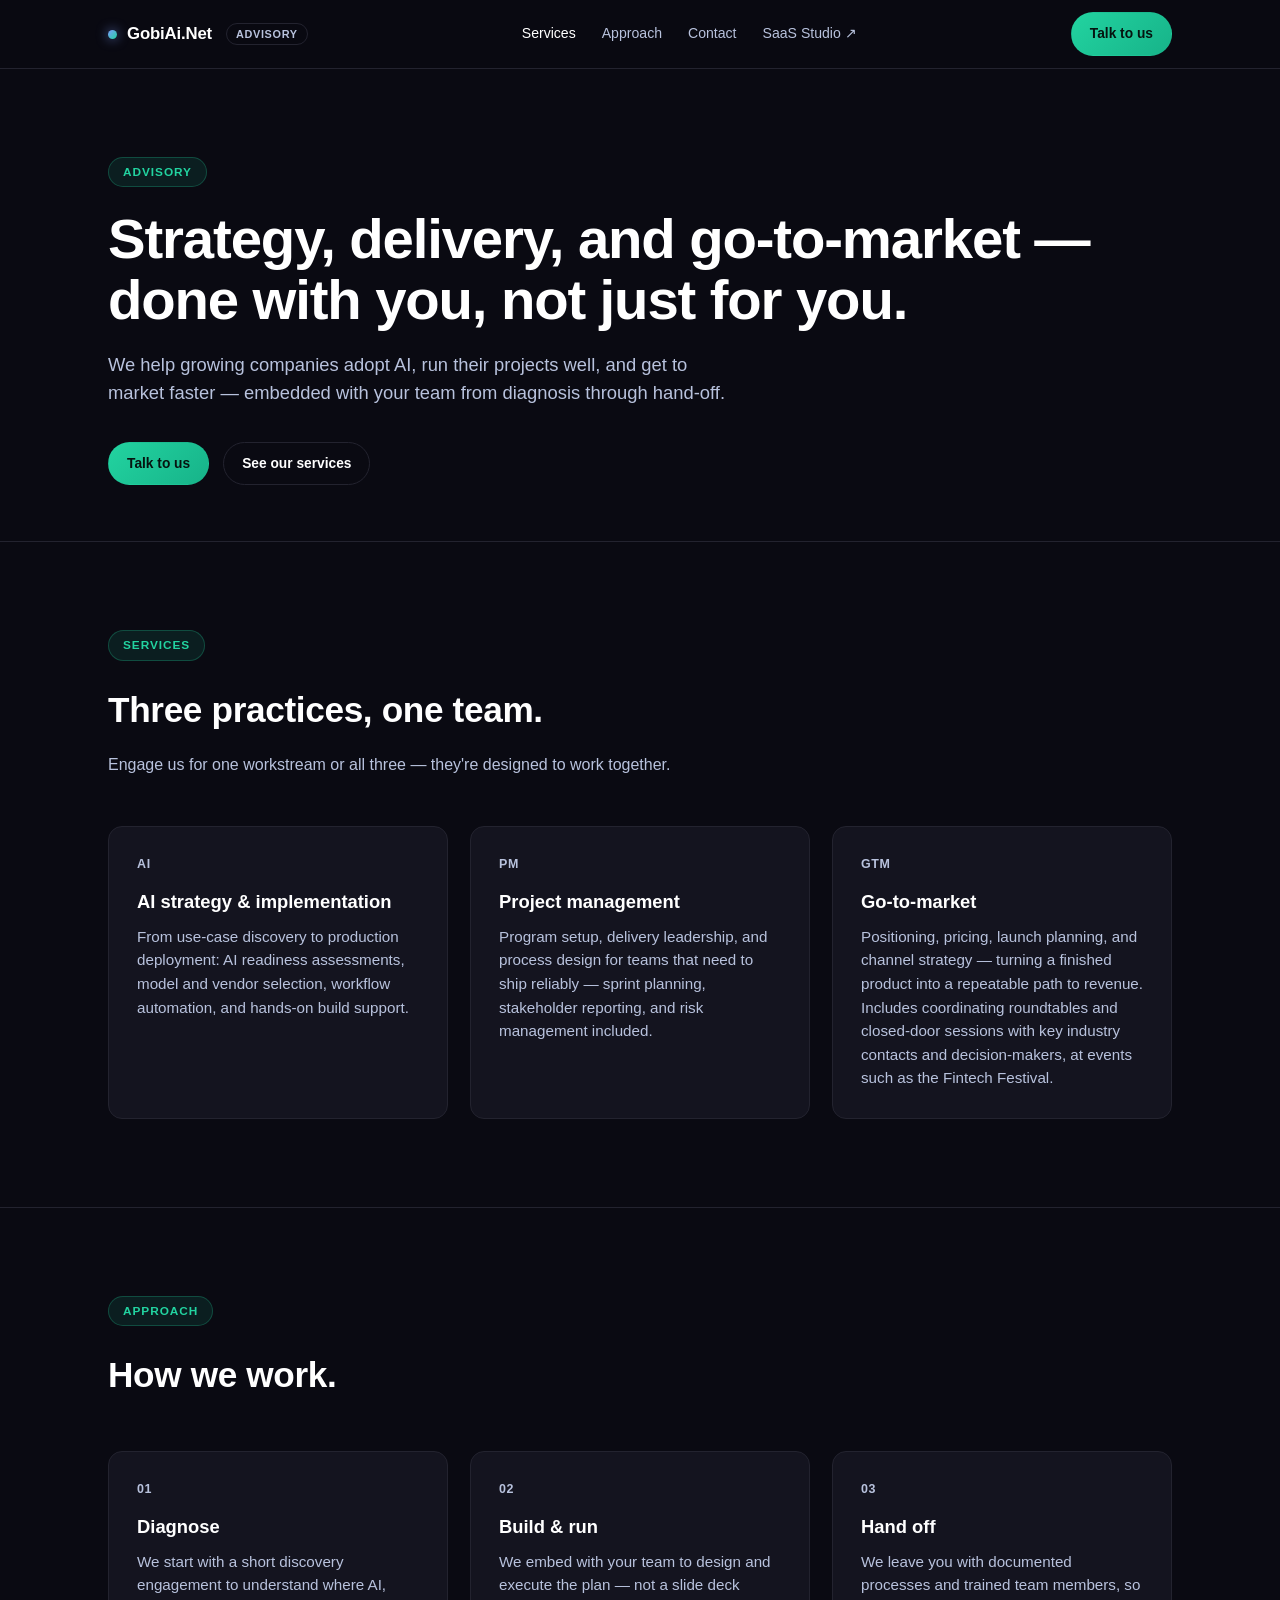
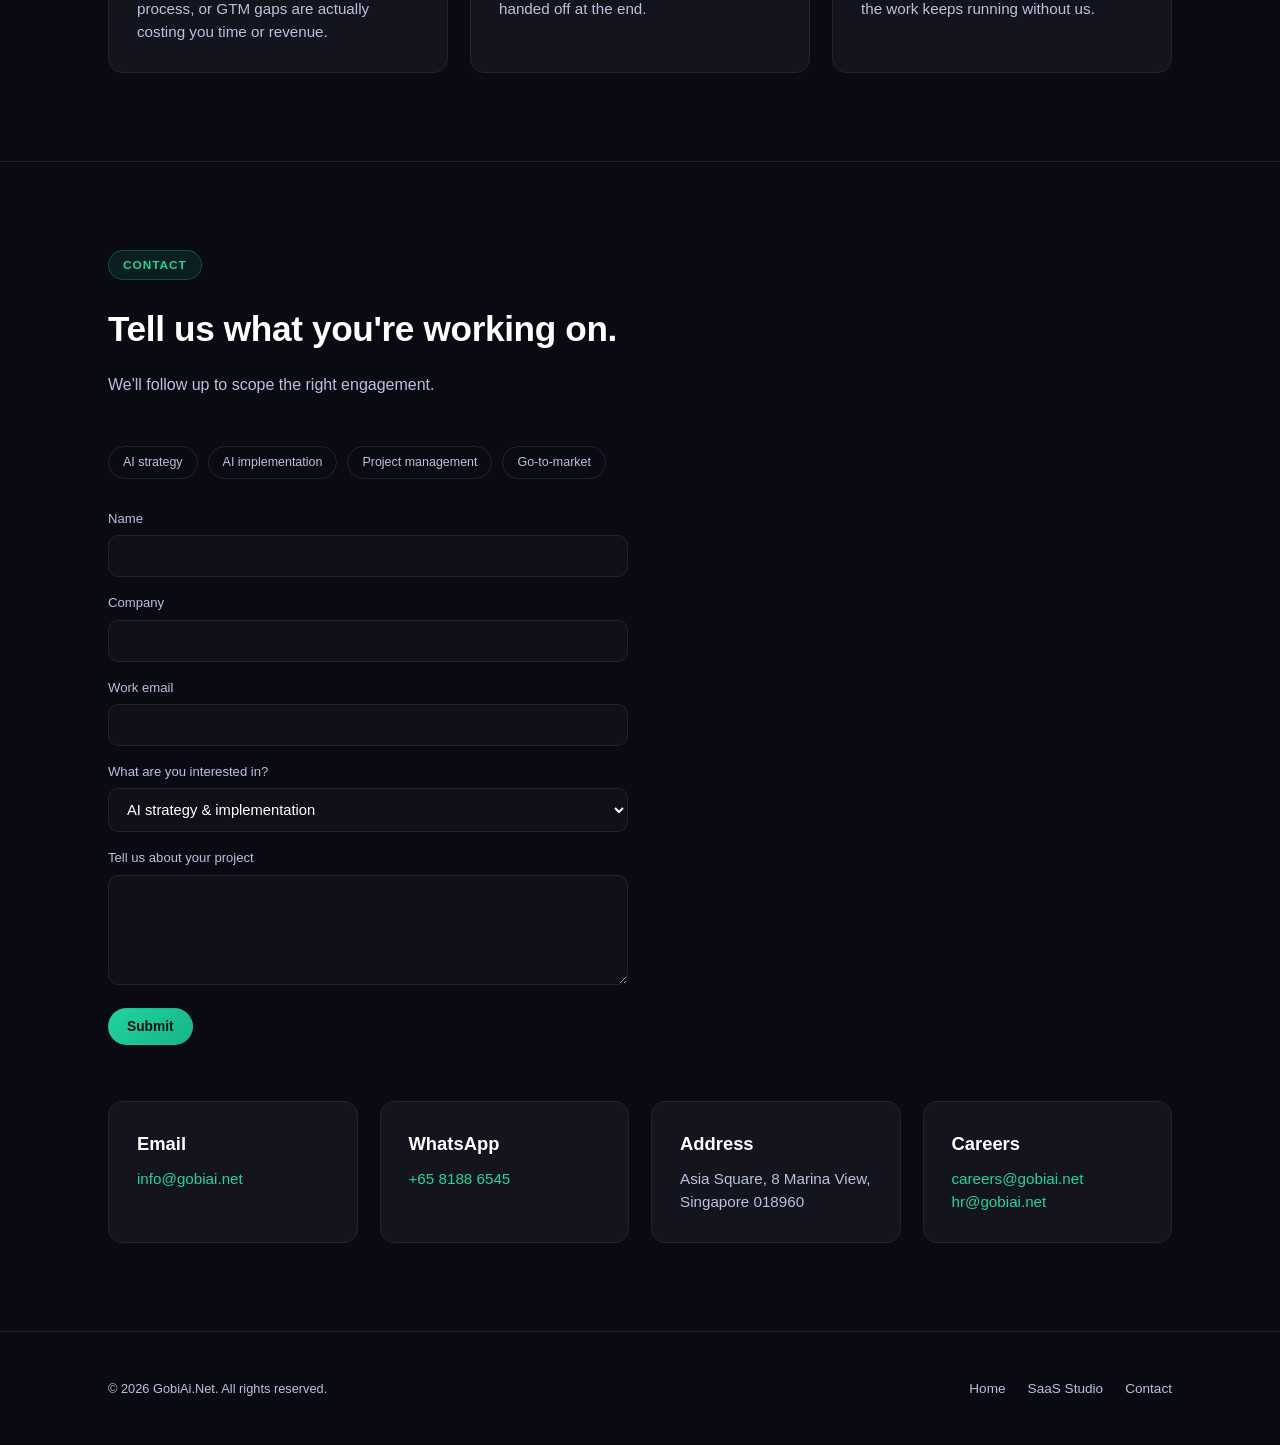
==== commit 8fce28ea: "Remove EN/Chinese language toggle - site is English-only" ====
--- a/advisory/index.html
+++ b/advisory/index.html
@@ -24,7 +24,6 @@
       <a class="navlink" href="/studio/">SaaS Studio ↗</a>
     </nav>
     <div class="nav-actions">
-      <div class="lang-toggle"><span class="on">EN</span><span>/</span><span>中文</span></div>
       <a class="btn btn-consulting" href="#contact">Talk to us</a>
     </div>
   </div>
